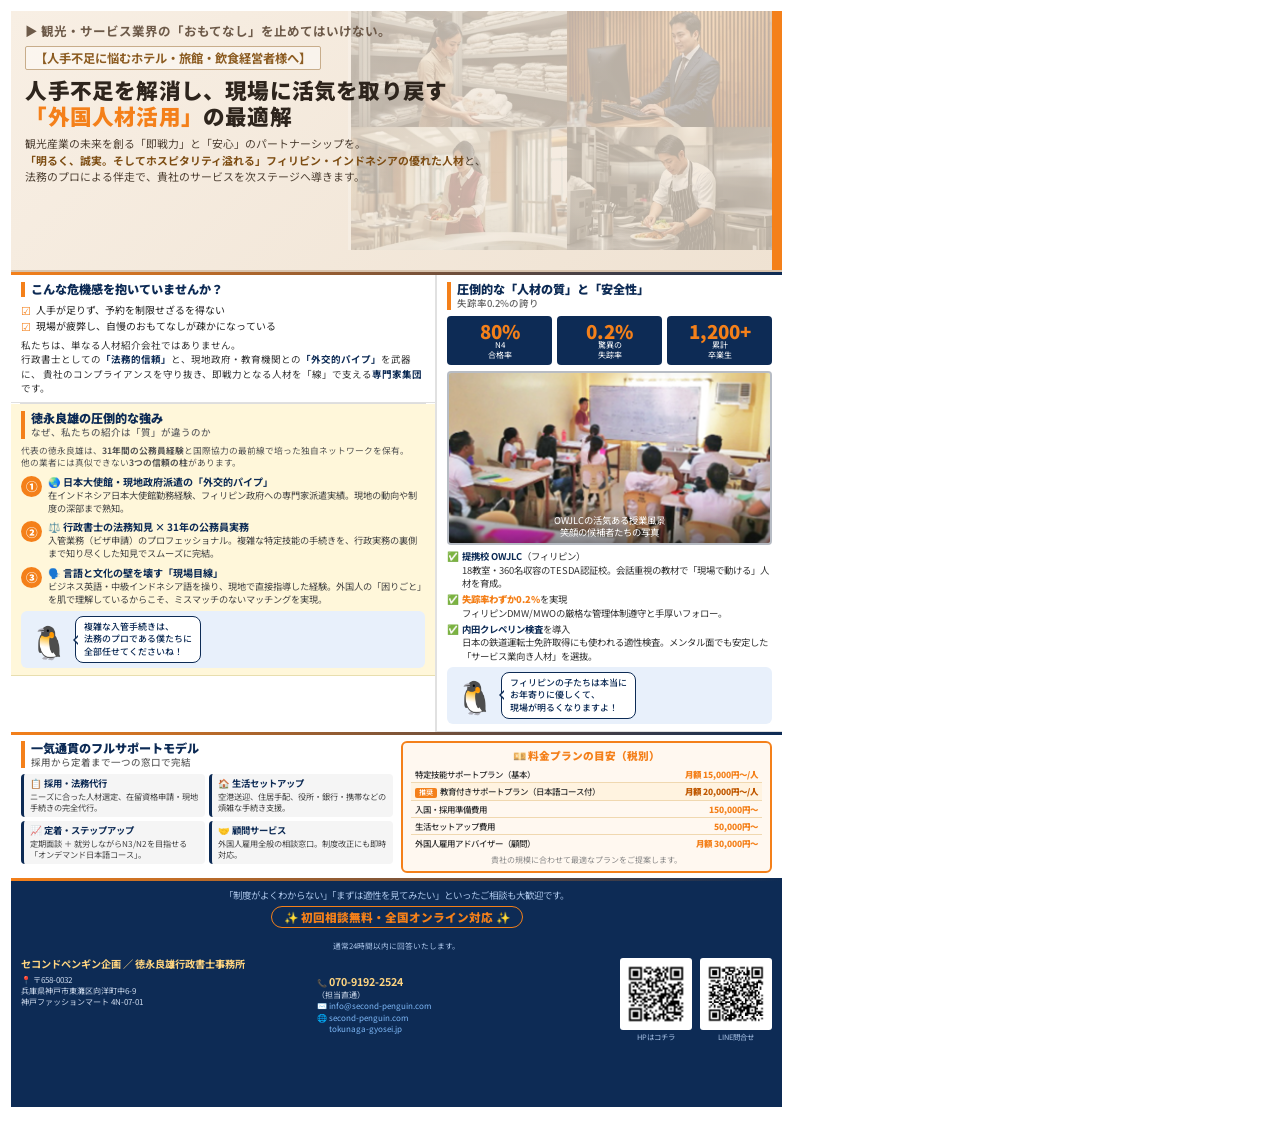
==== index.html @ 062dac3b "Update index.html" ====
<!DOCTYPE html>
<html lang="ja">
<head>
<meta charset="UTF-8" />
<meta name="viewport" content="width=device-width, initial-scale=1.0" />
<title>セコンドペンギン企画 チラシ</title>
<style>
  @import url('https://fonts.googleapis.com/css2?family=Noto+Sans+JP:wght@400;500;700;900&display=swap');

  * {
    margin: 0;
    padding: 0;
    box-sizing: border-box;
    -webkit-print-color-adjust: exact;
    print-color-adjust: exact;
  }

  :root {
    --navy: #0D2B55;
    --orange: #F4801A;
    --yellow: #FFF7DA;
    --light: #f7f7f7;
    --line: #dcdcdc;
    --text: #222;
  }

  html, body {
    width: 210mm;
    height: 297mm;
    margin: 0;
    padding: 0;
    overflow: hidden;
    background: #fff;
    font-family: 'Noto Sans JP', 'Hiragino Kaku Gothic ProN', sans-serif;
    color: var(--text);
  }

  @page {
    size: A4;
    margin: 0;
  }

  .page {
    width: 210mm;
    height: 297mm;
    overflow: hidden;
    position: relative;
    background: #fff;
  }

  .content {
    width: 100%;
    height: 100%;
    padding: 3mm 3mm 2.2mm;
  }

  /* ===== HEADER ===== */
  .header {
    position: relative;
    min-height: 69mm;
    padding: 12px 14px 11px;
    background: linear-gradient(135deg, #f8efe4 0%, #efe2d2 100%);
    border-bottom: 2px solid #d7c3ad;
    overflow: hidden;
  }

  .header::before {
    content: '';
    position: absolute;
    right: 0;
    top: 0;
    width: 10px;
    height: 100%;
    background: var(--orange);
    z-index: 2;
  }

  .header-hotel {
    position: absolute;
    right: -1mm;
    top: -2mm;
    width: 116mm;
    opacity: .23;
    z-index: 0;
    pointer-events: none;
    user-select: none;
    filter: contrast(1.16) saturate(1.04) brightness(1.02);
  }

  .header-hotel img {
    width: 100%;
    height: auto;
    display: block;
  }

  .header-inner {
    position: relative;
    z-index: 1;
    padding-right: 60mm;
  }

  .header-top {
    font-size: 9.4pt;
    line-height: 1.3;
    font-weight: 700;
    color: #6d5a49;
    margin-bottom: 4px;
  }

  .header-sub {
    display: inline-block;
    font-size: 9.2pt;
    font-weight: 700;
    color: #8c5c22;
    border: 1px solid #c8ad8b;
    background: rgba(255,255,255,.4);
    padding: 2px 9px;
    border-radius: 2px;
    margin-bottom: 7px;
  }

  .header-title {
    font-size: 16.2pt;
    font-weight: 900;
    line-height: 1.24;
    color: #2e251d;
    margin-bottom: 5px;
    letter-spacing: .2px;
  }

  .header-title span {
    color: var(--orange);
  }

  .header-desc {
    font-size: 8.15pt;
    line-height: 1.52;
    color: #4e4033;
  }

  .header-desc strong {
    color: #7d4d13;
    font-weight: 700;
  }

  /* ===== DIVIDER ===== */
  .divider {
    height: 3px;
    background: linear-gradient(90deg, var(--orange), var(--navy));
  }

  .divider-thin {
    height: 1px;
    background: #ddd;
    margin: 0 9px;
  }

  /* ===== TWO COLUMN ===== */
  .two-col {
    display: flex;
    align-items: stretch;
  }

  .col-left {
    width: 55%;
  }

  .col-right {
    width: 45%;
    border-left: 2px solid #e1e1e1;
  }

  .section {
    padding: 7px 10px;
  }

  .section-title {
    font-size: 9.1pt;
    font-weight: 900;
    color: var(--navy);
    line-height: 1.22;
    border-left: 4px solid var(--orange);
    padding-left: 6px;
    margin-bottom: 6px;
  }

  .section-title .sub {
    display: block;
    font-size: 7.15pt;
    font-weight: 500;
    color: #666;
    margin-top: 1px;
  }

  /* ===== ISSUES ===== */
  .issues {
    border-bottom: 1px solid #e0e0e0;
  }

  .check-list {
    list-style: none;
    margin-bottom: 5px;
  }

  .check-list li {
    position: relative;
    padding-left: 15px;
    font-size: 7.45pt;
    line-height: 1.42;
    margin-bottom: 2px;
  }

  .check-list li::before {
    content: '☑';
    position: absolute;
    left: 0;
    top: 0;
    color: var(--orange);
    font-size: 8.2pt;
  }

  .issues-body {
    font-size: 7.15pt;
    line-height: 1.5;
    color: #333;
  }

  .issues-body strong {
    color: var(--navy);
    font-weight: 700;
  }

  /* ===== STRENGTHS ===== */
  .strengths {
    background: var(--yellow);
    border-bottom: 1px solid #e8deae;
  }

  .strength-item {
    display: flex;
    gap: 6px;
    margin-bottom: 5px;
    align-items: flex-start;
  }

  .strength-num {
    width: 21px;
    height: 21px;
    flex-shrink: 0;
    border-radius: 50%;
    background: var(--orange);
    color: #fff;
    display: flex;
    align-items: center;
    justify-content: center;
    font-size: 8.7pt;
    font-weight: 900;
    margin-top: 1px;
  }

  .strength-text h4 {
    font-size: 7.55pt;
    line-height: 1.33;
    color: var(--navy);
    font-weight: 700;
    margin-bottom: 1px;
  }

  .strength-text p {
    font-size: 6.9pt;
    line-height: 1.42;
    color: #444;
  }

  .penguin-box {
    display: flex;
    gap: 6px;
    align-items: center;
    background: #e8f0fb;
    border-radius: 6px;
    padding: 5px 8px;
    margin-top: 5px;
  }

  .penguin-icon {
    font-size: 24pt;
    line-height: 1;
    flex-shrink: 0;
  }

  .balloon {
    position: relative;
    background: #fff;
    border: 1.5px solid var(--navy);
    border-radius: 8px;
    padding: 4px 8px;
    color: var(--navy);
    font-size: 6.7pt;
    line-height: 1.38;
    font-weight: 500;
  }

  .balloon::before {
    content: '';
    position: absolute;
    left: -8px;
    top: 50%;
    transform: translateY(-50%);
    border: 5px solid transparent;
    border-right-color: var(--navy);
  }

  .balloon::after {
    content: '';
    position: absolute;
    left: -5.5px;
    top: 50%;
    transform: translateY(-50%);
    border: 4px solid transparent;
    border-right-color: #fff;
  }

  /* ===== QUALITY ===== */
  .quality {
    border-bottom: 1px solid #e0e0e0;
  }

  .stat-row {
    display: flex;
    gap: 5px;
    margin-bottom: 6px;
  }

  .stat-card {
    flex: 1;
    background: var(--navy);
    border-radius: 4px;
    padding: 5px 3px;
    text-align: center;
    color: #fff;
  }

  .stat-card .num {
    font-size: 14pt;
    font-weight: 900;
    line-height: 1.02;
    color: var(--orange);
  }

  .stat-card .label {
    font-size: 6pt;
    line-height: 1.3;
  }

  .photo-placeholder {
    position: relative;
    height: 46mm;
    overflow: hidden;
    border-radius: 4px;
    margin-bottom: 5px;
    border: 2px solid rgba(13,43,85,.18);
    background: #ddd;
  }

  .photo-placeholder img {
    width: 100%;
    height: 100%;
    object-fit: cover;
    display: block;
  }

  .photo-placeholder .overlay-text {
    position: absolute;
    left: 0;
    right: 0;
    bottom: 0;
    padding: 8px 6px 5px;
    font-size: 7pt;
    line-height: 1.3;
    color: #fff;
    text-align: center;
    background: linear-gradient(transparent, rgba(0,0,0,.45));
  }

  .quality-list {
    list-style: none;
  }

  .quality-list li {
    position: relative;
    padding-left: 15px;
    font-size: 7.05pt;
    line-height: 1.42;
    margin-bottom: 3px;
    color: #333;
  }

  .quality-list li::before {
    content: '✅';
    position: absolute;
    left: 0;
    top: 0;
    font-size: 7.2pt;
  }

  .quality-list li strong {
    color: var(--navy);
    font-weight: 700;
  }

  .quality-list li .highlight {
    color: var(--orange);
    font-weight: 900;
  }

  /* ===== SUPPORT / PRICE ===== */
  .support {
    padding-top: 6px;
    padding-bottom: 5px;
  }

  .support-flex {
    display: flex;
    gap: 8px;
    align-items: flex-start;
  }

  .support-left,
  .support-right {
    flex: 1;
  }

  .support-grid {
    display: grid;
    grid-template-columns: 1fr 1fr;
    gap: 4px;
  }

  .support-item {
    background: #f5f5f5;
    border-radius: 4px;
    border-left: 3px solid var(--navy);
    padding: 4px 6px;
  }

  .support-item h5 {
    font-size: 7pt;
    line-height: 1.25;
    font-weight: 700;
    color: var(--navy);
    margin-bottom: 1px;
  }

  .support-item p {
    font-size: 6.15pt;
    line-height: 1.34;
    color: #444;
  }

  .price-box {
    height: 100%;
    border: 2px solid var(--orange);
    border-radius: 6px;
    padding: 6px 8px;
    background: #FFF8F0;
  }

  .price-box h4 {
    font-size: 8pt;
    line-height: 1.25;
    font-weight: 900;
    color: var(--orange);
    text-align: center;
    margin-bottom: 4px;
  }

  .price-table {
    width: 100%;
    border-collapse: collapse;
    font-size: 6.35pt;
  }

  .price-table tr {
    border-bottom: 1px solid #f0d8b0;
  }

  .price-table tr:last-child {
    border-bottom: none;
  }

  .price-table td {
    padding: 2px 4px;
    vertical-align: middle;
  }

  .price-table .plan {
    color: #333;
    font-weight: 500;
  }

  .price-table .price {
    text-align: right;
    color: var(--orange);
    font-weight: 900;
    white-space: nowrap;
  }

  .recommended {
    display: inline-block;
    background: var(--orange);
    color: #fff;
    font-size: 5.4pt;
    line-height: 1;
    padding: 1px 4px;
    border-radius: 2px;
    margin-right: 3px;
    vertical-align: middle;
  }

  .price-note {
    margin-top: 4px;
    font-size: 6pt;
    text-align: center;
    color: #888;
    line-height: 1.25;
  }

  /* ===== FOOTER ===== */
  .footer {
    min-height: 60mm;
    background: var(--navy);
    color: #fff;
    padding: 8px 10px 8px;
  }

  .footer-top {
    text-align: center;
    margin-bottom: 4px;
  }

  .footer-top .catch {
    font-size: 7.1pt;
    line-height: 1.3;
    color: #aac4e8;
    margin-bottom: 2px;
  }

  .footer-top .free {
    display: inline-block;
    font-size: 8.7pt;
    font-weight: 900;
    color: var(--orange);
    border: 1px solid var(--orange);
    padding: 2px 12px;
    border-radius: 20px;
    margin-bottom: 2px;
  }

  .footer-top .note {
    font-size: 5.8pt;
    color: #aac4e8;
  }

  .footer-body {
    display: flex;
    gap: 10px;
    align-items: flex-start;
  }

  .footer-info {
    flex: 1;
  }

  .company {
    font-size: 7.65pt;
    font-weight: 700;
    color: #FFD580;
    margin-bottom: 3px;
    line-height: 1.25;
  }

  .contact-grid {
    display: grid;
    grid-template-columns: 1fr 1fr;
    gap: 2px;
  }

  .contact-item {
    font-size: 6.05pt;
    line-height: 1.42;
    color: #ccd9ec;
  }

  .contact-item .icon {
    color: var(--orange);
  }

  .contact-item a {
    color: #7eb8f7;
    text-decoration: none;
  }

  .qr-area {
    display: flex;
    gap: 8px;
    flex-shrink: 0;
  }

  .qr-block {
    width: 72px;
    text-align: center;
  }

  .qr-box {
    width: 72px;
    height: 72px;
    border-radius: 3px;
    overflow: hidden;
    background: #fff;
    border: 1px solid rgba(255,255,255,.45);
    margin-bottom: 3px;
  }

  .qr-box img {
    width: 100%;
    height: 100%;
    object-fit: cover;
    display: block;
  }

  .qr-label {
    font-size: 5.55pt;
    line-height: 1.15;
    color: #aac4e8;
  }

  @media print {
    html, body {
      width: 210mm;
      height: 297mm;
      margin: 0;
      padding: 0;
      overflow: hidden;
    }
    .page {
      width: 210mm;
      height: 297mm;
    }
  }
</style>
</head>
<body>
  <div class="page">
    <div class="content">

      <div class="header">
        <div class="header-hotel">
          <img src="images/foto_hotel.png" alt="ホテル画像">
        </div>
        <div class="header-inner">
          <div class="header-top">▶ 観光・サービス業界の「おもてなし」を止めてはいけない。</div>
          <div class="header-sub">【人手不足に悩むホテル・旅館・飲食経営者様へ】</div>
          <div class="header-title">人手不足を解消し、現場に活気を取り戻す<br><span>「外国人材活用」</span>の最適解</div>
          <div class="header-desc">
            観光産業の未来を創る「即戦力」と「安心」のパートナーシップを。<br>
            <strong>「明るく、誠実。そしてホスピタリティ溢れる」フィリピン・インドネシアの優れた人材</strong>と、<br>
            法務のプロによる伴走で、貴社のサービスを次ステージへ導きます。
          </div>
        </div>
      </div>

      <div class="divider"></div>

      <div class="two-col">
        <div class="col-left">
          <div class="section issues">
            <div class="section-title">こんな危機感を抱いていませんか？</div>
            <ul class="check-list">
              <li>人手が足りず、予約を制限せざるを得ない</li>
              <li>現場が疲弊し、自慢のおもてなしが疎かになっている</li>
            </ul>
            <p class="issues-body">
              私たちは、単なる人材紹介会社ではありません。<br>
              行政書士としての<strong>「法務的信頼」</strong>と、現地政府・教育機関との<strong>「外交的パイプ」</strong>を武器に、
              貴社のコンプライアンスを守り抜き、即戦力となる人材を「線」で支える<strong>専門家集団</strong>です。
            </p>
          </div>

          <div class="divider-thin"></div>

          <div class="section strengths">
            <div class="section-title">徳永良雄の圧倒的な強み<span class="sub">なぜ、私たちの紹介は「質」が違うのか</span></div>
            <p style="font-size:6.55pt;color:#555;margin-bottom:5px;line-height:1.42;">
              代表の徳永良雄は、<strong>31年間の公務員経験</strong>と国際協力の最前線で培った独自ネットワークを保有。<br>
              他の業者には真似できない<strong>3つの信頼の柱</strong>があります。
            </p>

            <div class="strength-item">
              <div class="strength-num">①</div>
              <div class="strength-text">
                <h4>🌏 日本大使館・現地政府派遣の「外交的パイプ」</h4>
                <p>在インドネシア日本大使館勤務経験、フィリピン政府への専門家派遣実績。現地の動向や制度の深部まで熟知。</p>
              </div>
            </div>

            <div class="strength-item">
              <div class="strength-num">②</div>
              <div class="strength-text">
                <h4>⚖️ 行政書士の法務知見 × 31年の公務員実務</h4>
                <p>入管業務（ビザ申請）のプロフェッショナル。複雑な特定技能の手続きを、行政実務の裏側まで知り尽くした知見でスムーズに完結。</p>
              </div>
            </div>

            <div class="strength-item">
              <div class="strength-num">③</div>
              <div class="strength-text">
                <h4>🗣️ 言語と文化の壁を壊す「現場目線」</h4>
                <p>ビジネス英語・中級インドネシア語を操り、現地で直接指導した経験。外国人の「困りごと」を肌で理解しているからこそ、ミスマッチのないマッチングを実現。</p>
              </div>
            </div>

            <div class="penguin-box">
              <div class="penguin-icon">🐧</div>
              <div class="balloon">複雑な入管手続きは、<br>法務のプロである僕たちに<br>全部任せてくださいね！</div>
            </div>
          </div>
        </div>

        <div class="col-right">
          <div class="section quality">
            <div class="section-title">圧倒的な「人材の質」と「安全性」<span class="sub">失踪率0.2%の誇り</span></div>

            <div class="stat-row">
              <div class="stat-card"><div class="num">80%</div><div class="label">N4<br>合格率</div></div>
              <div class="stat-card"><div class="num">0.2%</div><div class="label">驚異の<br>失踪率</div></div>
              <div class="stat-card"><div class="num">1,200+</div><div class="label">累計<br>卒業生</div></div>
            </div>

            <div class="photo-placeholder">
              <img src="images/授業風景.png" alt="授業風景">
              <div class="overlay-text">OWJLCの活気ある授業風景<br>笑顔の候補者たちの写真</div>
            </div>

            <ul class="quality-list">
              <li><strong>提携校 OWJLC</strong>（フィリピン）<br>18教室・360名収容のTESDA認証校。会話重視の教材で「現場で動ける」人材を育成。</li>
              <li><span class="highlight">失踪率わずか0.2%</span>を実現<br>フィリピンDMW/MWOの厳格な管理体制遵守と手厚いフォロー。</li>
              <li><strong>内田クレペリン検査</strong>を導入<br>日本の鉄道運転士免許取得にも使われる適性検査。メンタル面でも安定した「サービス業向き人材」を選抜。</li>
            </ul>

            <div class="penguin-box" style="margin-top:4px;">
              <div class="penguin-icon">🐧</div>
              <div class="balloon">フィリピンの子たちは本当に<br>お年寄りに優しくて、<br>現場が明るくなりますよ！</div>
            </div>
          </div>
        </div>
      </div>

      <div class="divider"></div>

      <div class="section support">
        <div class="support-flex">
          <div class="support-left">
            <div class="section-title">一気通貫のフルサポートモデル<span class="sub">採用から定着まで一つの窓口で完結</span></div>
            <div class="support-grid">
              <div class="support-item"><h5>📋 採用・法務代行</h5><p>ニーズに合った人材選定、在留資格申請・現地手続きの完全代行。</p></div>
              <div class="support-item"><h5>🏠 生活セットアップ</h5><p>空港送迎、住居手配、役所・銀行・携帯などの煩雑な手続き支援。</p></div>
              <div class="support-item"><h5>📈 定着・ステップアップ</h5><p>定期面談 ＋ 就労しながらN3/N2を目指せる「オンデマンド日本語コース」。</p></div>
              <div class="support-item"><h5>🤝 顧問サービス</h5><p>外国人雇用全般の相談窓口。制度改正にも即時対応。</p></div>
            </div>
          </div>

          <div class="support-right">
            <div class="price-box">
              <h4>💴 料金プランの目安（税別）</h4>
              <table class="price-table">
                <tr><td class="plan">特定技能サポートプラン（基本）</td><td class="price">月額 15,000円〜/人</td></tr>
                <tr style="background:#fff3e0;"><td class="plan"><span class="recommended">推奨</span>教育付きサポートプラン（日本語コース付）</td><td class="price" style="color:#c05800;">月額 20,000円〜/人</td></tr>
                <tr><td class="plan">入国・採用準備費用</td><td class="price">150,000円〜</td></tr>
                <tr><td class="plan">生活セットアップ費用</td><td class="price">50,000円〜</td></tr>
                <tr><td class="plan">外国人雇用アドバイザー（顧問）</td><td class="price">月額 30,000円〜</td></tr>
              </table>
              <p class="price-note">貴社の規模に合わせて最適なプランをご提案します。</p>
            </div>
          </div>
        </div>
      </div>

      <div class="divider"></div>

      <div class="footer">
        <div class="footer-top">
          <p class="catch">「制度がよくわからない」「まずは適性を見てみたい」といったご相談も大歓迎です。</p>
          <div class="free">✨ 初回相談無料・全国オンライン対応 ✨</div><br>
          <span class="note">通常24時間以内に回答いたします。</span>
        </div>

        <div class="footer-body">
          <div class="footer-info">
            <div class="company">セコンドペンギン企画 ／ 徳永良雄行政書士事務所</div>
            <div class="contact-grid">
              <div class="contact-item">
                <span class="icon">📍</span> 〒658-0032<br>
                兵庫県神戸市東灘区向洋町中6-9<br>
                神戸ファッションマート 4N-07-01
              </div>
              <div class="contact-item">
                <span class="icon">📞</span> <strong style="color:#FFD580;font-size:8pt;">070-9192-2524</strong><br>
                （担当直通）<br>
                <span class="icon">✉️</span> <a href="mailto:info@second-penguin.com">info@second-penguin.com</a><br>
                <span class="icon">🌐</span> <a href="https://second-penguin.com">second-penguin.com</a><br>
                <span style="margin-left:12px;"><a href="https://tokunaga-gyosei.jp">tokunaga-gyosei.jp</a></span>
              </div>
            </div>
          </div>

          <div class="qr-area">
            <div class="qr-block">
              <div class="qr-box"><img src="images/QR_second_penguin.png" alt="HPはコチラ"></div>
              <div class="qr-label">HPはコチラ</div>
            </div>
            <div class="qr-block">
              <div class="qr-box"><img src="images/QR_LINE.png" alt="LINE問合せ"></div>
              <div class="qr-label">LINE問合せ</div>
            </div>
          </div>
        </div>
      </div>

    </div>
  </div>
</body>
</html>
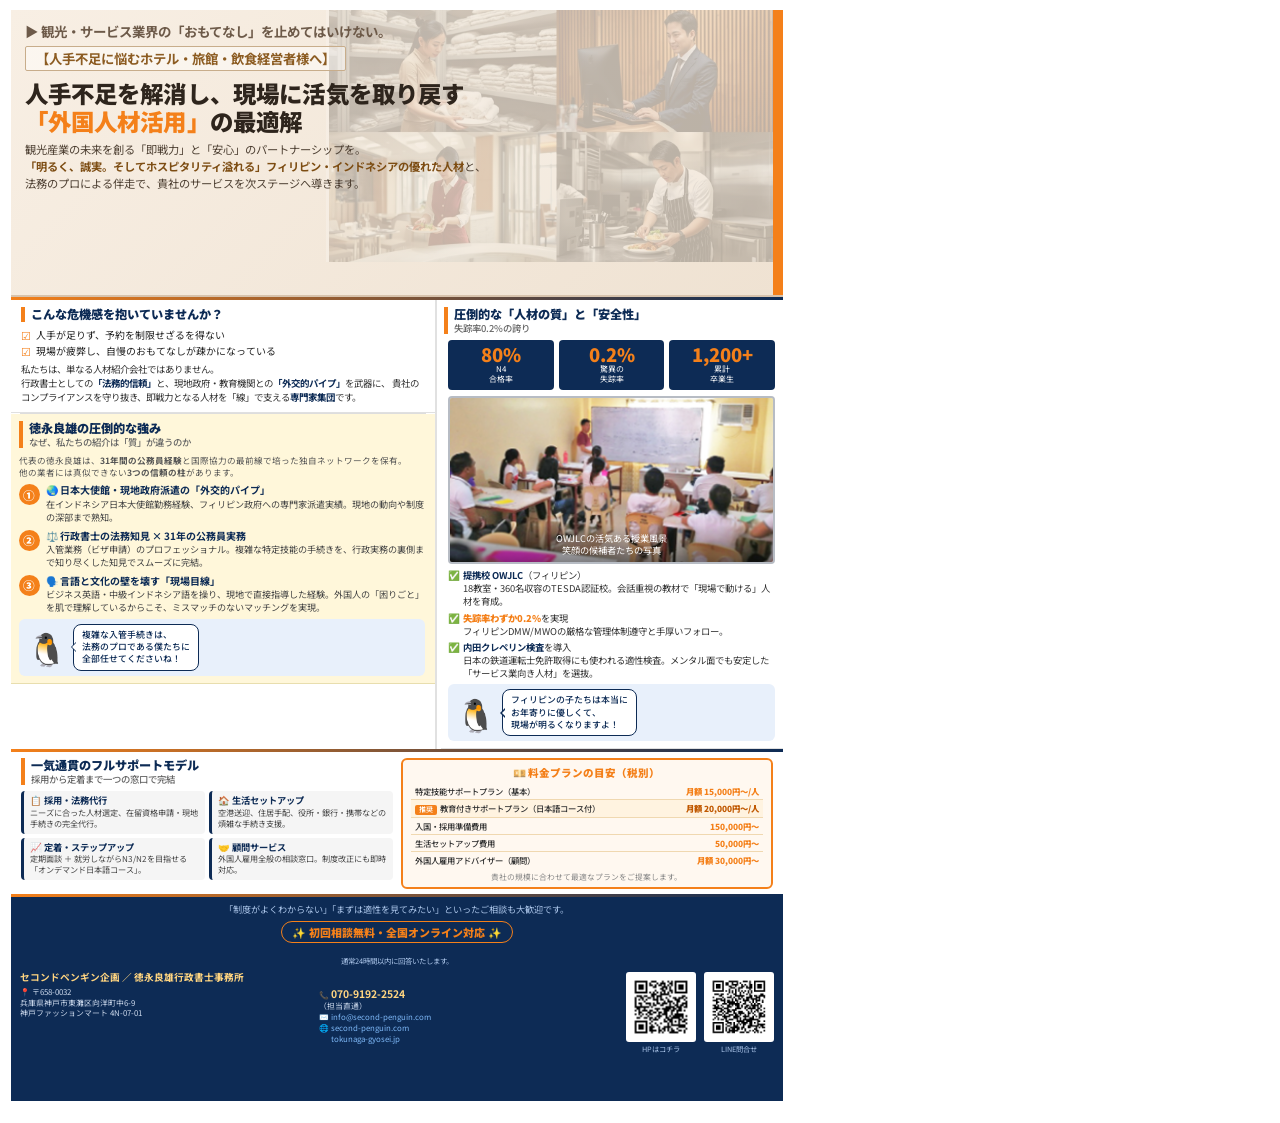
==== commit 22bf3ece: "Update index.html" ====
--- a/index.html
+++ b/index.html
@@ -19,8 +19,6 @@
     --navy: #0D2B55;
     --orange: #F4801A;
     --yellow: #FFF7DA;
-    --light: #f7f7f7;
-    --line: #dcdcdc;
     --text: #222;
   }
 
@@ -44,21 +42,20 @@
     width: 210mm;
     height: 297mm;
     overflow: hidden;
-    position: relative;
     background: #fff;
   }
 
   .content {
     width: 100%;
     height: 100%;
-    padding: 3mm 3mm 2.2mm;
+    padding: 2.6mm 2.8mm 2mm;
   }
 
   /* ===== HEADER ===== */
   .header {
     position: relative;
-    min-height: 69mm;
-    padding: 12px 14px 11px;
+    min-height: 76mm;
+    padding: 13px 14px 12px;
     background: linear-gradient(135deg, #f8efe4 0%, #efe2d2 100%);
     border-bottom: 2px solid #d7c3ad;
     overflow: hidden;
@@ -79,12 +76,12 @@
     position: absolute;
     right: -1mm;
     top: -2mm;
-    width: 116mm;
-    opacity: .23;
+    width: 122mm;
+    opacity: .22;
     z-index: 0;
     pointer-events: none;
     user-select: none;
-    filter: contrast(1.16) saturate(1.04) brightness(1.02);
+    filter: contrast(1.16) saturate(1.03) brightness(1.02);
   }
 
   .header-hotel img {
@@ -96,36 +93,36 @@
   .header-inner {
     position: relative;
     z-index: 1;
-    padding-right: 60mm;
+    padding-right: 62mm;
   }
 
   .header-top {
-    font-size: 9.4pt;
-    line-height: 1.3;
+    font-size: 10.1pt;
+    line-height: 1.28;
     font-weight: 700;
     color: #6d5a49;
-    margin-bottom: 4px;
+    margin-bottom: 5px;
   }
 
   .header-sub {
     display: inline-block;
-    font-size: 9.2pt;
+    font-size: 10pt;
     font-weight: 700;
     color: #8c5c22;
     border: 1px solid #c8ad8b;
-    background: rgba(255,255,255,.4);
-    padding: 2px 9px;
+    background: rgba(255,255,255,.45);
+    padding: 2px 10px;
     border-radius: 2px;
-    margin-bottom: 7px;
+    margin-bottom: 8px;
   }
 
   .header-title {
-    font-size: 16.2pt;
+    font-size: 17.6pt;
     font-weight: 900;
-    line-height: 1.24;
+    line-height: 1.2;
     color: #2e251d;
-    margin-bottom: 5px;
-    letter-spacing: .2px;
+    margin-bottom: 6px;
+    letter-spacing: .15px;
   }
 
   .header-title span {
@@ -133,8 +130,8 @@
   }
 
   .header-desc {
-    font-size: 8.15pt;
-    line-height: 1.52;
+    font-size: 8.45pt;
+    line-height: 1.48;
     color: #4e4033;
   }
 
@@ -168,6 +165,7 @@
   .col-right {
     width: 45%;
     border-left: 2px solid #e1e1e1;
+    padding-left: 1mm;
   }
 
   .section {
@@ -175,7 +173,7 @@
   }
 
   .section-title {
-    font-size: 9.1pt;
+    font-size: 9.15pt;
     font-weight: 900;
     color: var(--navy);
     line-height: 1.22;
@@ -186,7 +184,7 @@
 
   .section-title .sub {
     display: block;
-    font-size: 7.15pt;
+    font-size: 7.05pt;
     font-weight: 500;
     color: #666;
     margin-top: 1px;
@@ -220,8 +218,8 @@
   }
 
   .issues-body {
-    font-size: 7.15pt;
-    line-height: 1.5;
+    font-size: 7.1pt;
+    line-height: 1.47;
     color: #333;
   }
 
@@ -234,6 +232,7 @@
   .strengths {
     background: var(--yellow);
     border-bottom: 1px solid #e8deae;
+    padding-left: 8px;
   }
 
   .strength-item {
@@ -259,7 +258,7 @@
   }
 
   .strength-text h4 {
-    font-size: 7.55pt;
+    font-size: 7.5pt;
     line-height: 1.33;
     color: var(--navy);
     font-weight: 700;
@@ -267,7 +266,7 @@
   }
 
   .strength-text p {
-    font-size: 6.9pt;
+    font-size: 6.85pt;
     line-height: 1.42;
     color: #444;
   }
@@ -295,7 +294,7 @@
     border-radius: 8px;
     padding: 4px 8px;
     color: var(--navy);
-    font-size: 6.7pt;
+    font-size: 6.65pt;
     line-height: 1.38;
     font-weight: 500;
   }
@@ -320,9 +319,15 @@
     border-right-color: #fff;
   }
 
-  /* ===== QUALITY ===== */
+  /* 右カラムを少し左寄せに見せる */
   .quality {
     border-bottom: 1px solid #e0e0e0;
+    padding-left: 7px;
+    padding-right: 8px;
+  }
+
+  .quality .section-title {
+    margin-left: -1mm;
   }
 
   .stat-row {
@@ -341,20 +346,20 @@
   }
 
   .stat-card .num {
-    font-size: 14pt;
+    font-size: 13.8pt;
     font-weight: 900;
     line-height: 1.02;
     color: var(--orange);
   }
 
   .stat-card .label {
-    font-size: 6pt;
+    font-size: 5.95pt;
     line-height: 1.3;
   }
 
   .photo-placeholder {
     position: relative;
-    height: 46mm;
+    height: 44.5mm;
     overflow: hidden;
     border-radius: 4px;
     margin-bottom: 5px;
@@ -375,7 +380,7 @@
     right: 0;
     bottom: 0;
     padding: 8px 6px 5px;
-    font-size: 7pt;
+    font-size: 6.9pt;
     line-height: 1.3;
     color: #fff;
     text-align: center;
@@ -389,8 +394,8 @@
   .quality-list li {
     position: relative;
     padding-left: 15px;
-    font-size: 7.05pt;
-    line-height: 1.42;
+    font-size: 7.02pt;
+    line-height: 1.41;
     margin-bottom: 3px;
     color: #333;
   }
@@ -413,6 +418,10 @@
     font-weight: 900;
   }
 
+  .quality .penguin-box {
+    margin-top: 4px;
+  }
+
   /* ===== SUPPORT / PRICE ===== */
   .support {
     padding-top: 6px;
@@ -444,7 +453,7 @@
   }
 
   .support-item h5 {
-    font-size: 7pt;
+    font-size: 6.95pt;
     line-height: 1.25;
     font-weight: 700;
     color: var(--navy);
@@ -452,8 +461,8 @@
   }
 
   .support-item p {
-    font-size: 6.15pt;
-    line-height: 1.34;
+    font-size: 6.1pt;
+    line-height: 1.33;
     color: #444;
   }
 
@@ -466,7 +475,7 @@
   }
 
   .price-box h4 {
-    font-size: 8pt;
+    font-size: 7.9pt;
     line-height: 1.25;
     font-weight: 900;
     color: var(--orange);
@@ -477,7 +486,7 @@
   .price-table {
     width: 100%;
     border-collapse: collapse;
-    font-size: 6.35pt;
+    font-size: 6.25pt;
   }
 
   .price-table tr {
@@ -509,7 +518,7 @@
     display: inline-block;
     background: var(--orange);
     color: #fff;
-    font-size: 5.4pt;
+    font-size: 5.3pt;
     line-height: 1;
     padding: 1px 4px;
     border-radius: 2px;
@@ -519,7 +528,7 @@
 
   .price-note {
     margin-top: 4px;
-    font-size: 6pt;
+    font-size: 5.85pt;
     text-align: center;
     color: #888;
     line-height: 1.25;
@@ -527,43 +536,43 @@
 
   /* ===== FOOTER ===== */
   .footer {
-    min-height: 60mm;
+    min-height: 54mm;
     background: var(--navy);
     color: #fff;
-    padding: 8px 10px 8px;
+    padding: 7px 9px 6px;
   }
 
   .footer-top {
     text-align: center;
-    margin-bottom: 4px;
+    margin-bottom: 3px;
   }
 
   .footer-top .catch {
-    font-size: 7.1pt;
-    line-height: 1.3;
+    font-size: 6.85pt;
+    line-height: 1.28;
     color: #aac4e8;
     margin-bottom: 2px;
   }
 
   .footer-top .free {
     display: inline-block;
-    font-size: 8.7pt;
+    font-size: 8.2pt;
     font-weight: 900;
     color: var(--orange);
     border: 1px solid var(--orange);
-    padding: 2px 12px;
+    padding: 2px 10px;
     border-radius: 20px;
     margin-bottom: 2px;
   }
 
   .footer-top .note {
-    font-size: 5.8pt;
+    font-size: 5.6pt;
     color: #aac4e8;
   }
 
   .footer-body {
     display: flex;
-    gap: 10px;
+    gap: 9px;
     align-items: flex-start;
   }
 
@@ -572,11 +581,11 @@
   }
 
   .company {
-    font-size: 7.65pt;
+    font-size: 7.25pt;
     font-weight: 700;
     color: #FFD580;
     margin-bottom: 3px;
-    line-height: 1.25;
+    line-height: 1.22;
   }
 
   .contact-grid {
@@ -586,8 +595,8 @@
   }
 
   .contact-item {
-    font-size: 6.05pt;
-    line-height: 1.42;
+    font-size: 5.9pt;
+    line-height: 1.38;
     color: #ccd9ec;
   }
 
@@ -607,13 +616,13 @@
   }
 
   .qr-block {
-    width: 72px;
+    width: 70px;
     text-align: center;
   }
 
   .qr-box {
-    width: 72px;
-    height: 72px;
+    width: 70px;
+    height: 70px;
     border-radius: 3px;
     overflow: hidden;
     background: #fff;
@@ -629,7 +638,7 @@
   }
 
   .qr-label {
-    font-size: 5.55pt;
+    font-size: 5.45pt;
     line-height: 1.15;
     color: #aac4e8;
   }
@@ -690,7 +699,7 @@
 
           <div class="section strengths">
             <div class="section-title">徳永良雄の圧倒的な強み<span class="sub">なぜ、私たちの紹介は「質」が違うのか</span></div>
-            <p style="font-size:6.55pt;color:#555;margin-bottom:5px;line-height:1.42;">
+            <p style="font-size:6.45pt;color:#555;margin-bottom:5px;line-height:1.4;">
               代表の徳永良雄は、<strong>31年間の公務員経験</strong>と国際協力の最前線で培った独自ネットワークを保有。<br>
               他の業者には真似できない<strong>3つの信頼の柱</strong>があります。
             </p>
@@ -804,7 +813,7 @@
                 神戸ファッションマート 4N-07-01
               </div>
               <div class="contact-item">
-                <span class="icon">📞</span> <strong style="color:#FFD580;font-size:8pt;">070-9192-2524</strong><br>
+                <span class="icon">📞</span> <strong style="color:#FFD580;font-size:7.8pt;">070-9192-2524</strong><br>
                 （担当直通）<br>
                 <span class="icon">✉️</span> <a href="mailto:info@second-penguin.com">info@second-penguin.com</a><br>
                 <span class="icon">🌐</span> <a href="https://second-penguin.com">second-penguin.com</a><br>
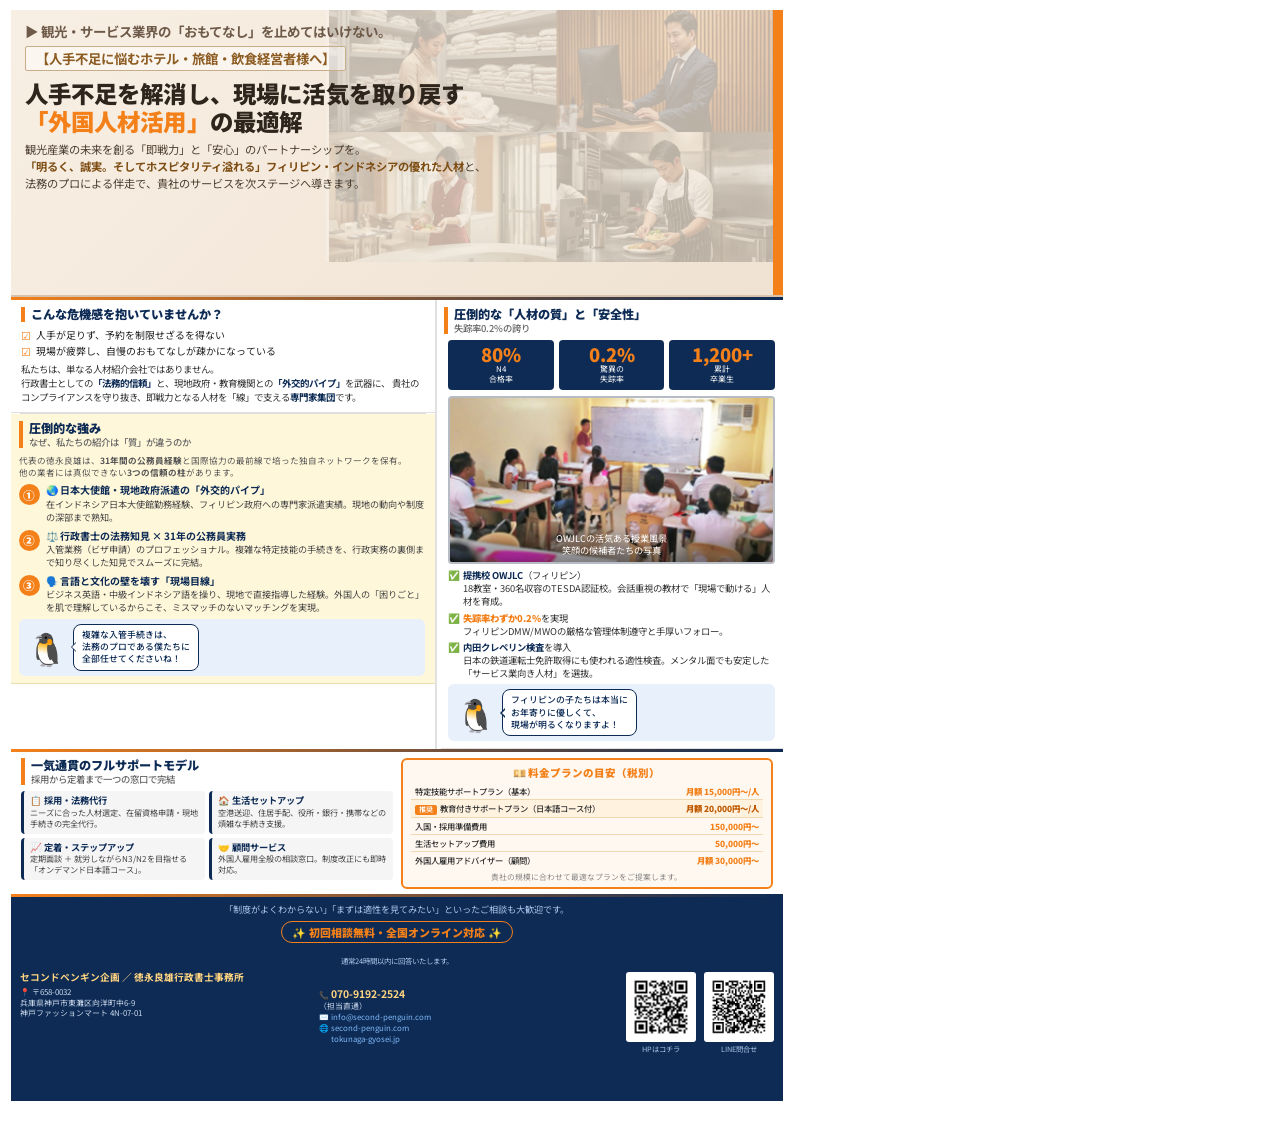
==== commit 62aeccdb: "Update index.html" ====
--- a/index.html
+++ b/index.html
@@ -698,7 +698,7 @@
           <div class="divider-thin"></div>
 
           <div class="section strengths">
-            <div class="section-title">徳永良雄の圧倒的な強み<span class="sub">なぜ、私たちの紹介は「質」が違うのか</span></div>
+            <div class="section-title">圧倒的な強み<span class="sub">なぜ、私たちの紹介は「質」が違うのか</span></div>
             <p style="font-size:6.45pt;color:#555;margin-bottom:5px;line-height:1.4;">
               代表の徳永良雄は、<strong>31年間の公務員経験</strong>と国際協力の最前線で培った独自ネットワークを保有。<br>
               他の業者には真似できない<strong>3つの信頼の柱</strong>があります。
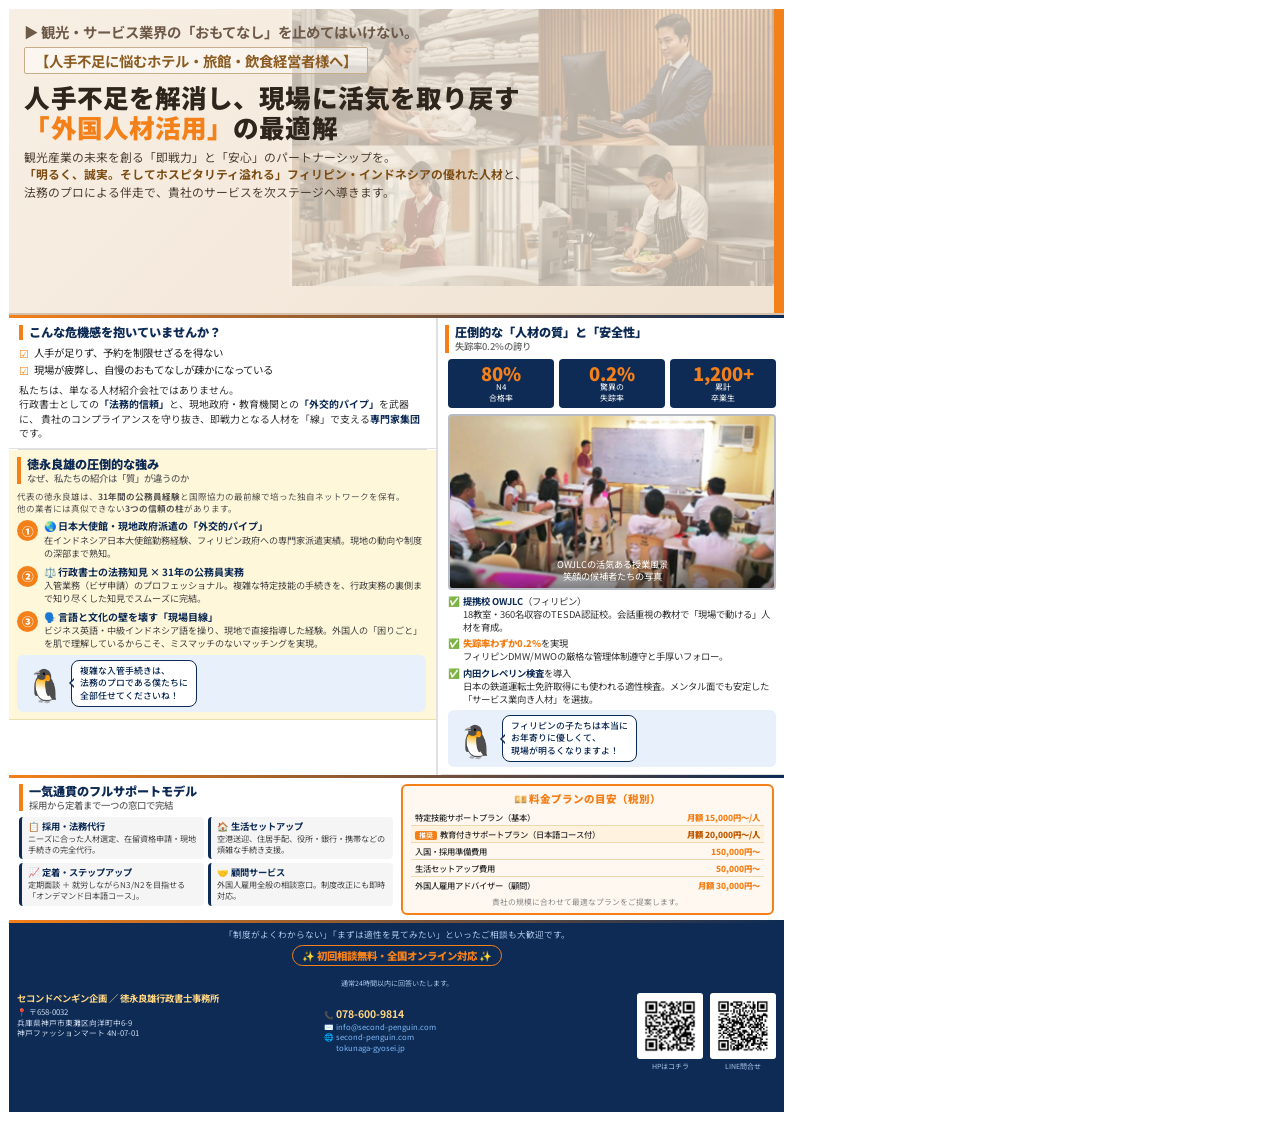
==== commit 61125e0d: "Update index.html" ====
--- a/index.html
+++ b/index.html
@@ -48,14 +48,14 @@
   .content {
     width: 100%;
     height: 100%;
-    padding: 2.6mm 2.8mm 2mm;
+    padding: 2.4mm 2.5mm 1.8mm;
   }
 
   /* ===== HEADER ===== */
   .header {
     position: relative;
-    min-height: 76mm;
-    padding: 13px 14px 12px;
+    min-height: 81mm;
+    padding: 14px 15px 12px;
     background: linear-gradient(135deg, #f8efe4 0%, #efe2d2 100%);
     border-bottom: 2px solid #d7c3ad;
     overflow: hidden;
@@ -75,9 +75,9 @@
   .header-hotel {
     position: absolute;
     right: -1mm;
-    top: -2mm;
-    width: 122mm;
-    opacity: .22;
+    top: -1mm;
+    width: 132mm;
+    opacity: .23;
     z-index: 0;
     pointer-events: none;
     user-select: none;
@@ -93,11 +93,11 @@
   .header-inner {
     position: relative;
     z-index: 1;
-    padding-right: 62mm;
+    padding-right: 56mm;
   }
 
   .header-top {
-    font-size: 10.1pt;
+    font-size: 10.8pt;
     line-height: 1.28;
     font-weight: 700;
     color: #6d5a49;
@@ -106,7 +106,7 @@
 
   .header-sub {
     display: inline-block;
-    font-size: 10pt;
+    font-size: 10.8pt;
     font-weight: 700;
     color: #8c5c22;
     border: 1px solid #c8ad8b;
@@ -117,12 +117,12 @@
   }
 
   .header-title {
-    font-size: 17.6pt;
+    font-size: 19.2pt;
     font-weight: 900;
-    line-height: 1.2;
+    line-height: 1.18;
     color: #2e251d;
     margin-bottom: 6px;
-    letter-spacing: .15px;
+    letter-spacing: .1px;
   }
 
   .header-title span {
@@ -130,7 +130,7 @@
   }
 
   .header-desc {
-    font-size: 8.45pt;
+    font-size: 8.85pt;
     line-height: 1.48;
     color: #4e4033;
   }
@@ -190,7 +190,6 @@
     margin-top: 1px;
   }
 
-  /* ===== ISSUES ===== */
   .issues {
     border-bottom: 1px solid #e0e0e0;
   }
@@ -203,7 +202,7 @@
   .check-list li {
     position: relative;
     padding-left: 15px;
-    font-size: 7.45pt;
+    font-size: 7.8pt;
     line-height: 1.42;
     margin-bottom: 2px;
   }
@@ -218,7 +217,7 @@
   }
 
   .issues-body {
-    font-size: 7.1pt;
+    font-size: 7.45pt;
     line-height: 1.47;
     color: #333;
   }
@@ -228,7 +227,6 @@
     font-weight: 700;
   }
 
-  /* ===== STRENGTHS ===== */
   .strengths {
     background: var(--yellow);
     border-bottom: 1px solid #e8deae;
@@ -319,7 +317,6 @@
     border-right-color: #fff;
   }
 
-  /* 右カラムを少し左寄せに見せる */
   .quality {
     border-bottom: 1px solid #e0e0e0;
     padding-left: 7px;
@@ -359,7 +356,7 @@
 
   .photo-placeholder {
     position: relative;
-    height: 44.5mm;
+    height: 46.5mm;
     overflow: hidden;
     border-radius: 4px;
     margin-bottom: 5px;
@@ -418,11 +415,6 @@
     font-weight: 900;
   }
 
-  .quality .penguin-box {
-    margin-top: 4px;
-  }
-
-  /* ===== SUPPORT / PRICE ===== */
   .support {
     padding-top: 6px;
     padding-bottom: 5px;
@@ -536,43 +528,43 @@
 
   /* ===== FOOTER ===== */
   .footer {
-    min-height: 54mm;
+    min-height: 50mm;
     background: var(--navy);
     color: #fff;
-    padding: 7px 9px 6px;
+    padding: 6px 8px 5px;
   }
 
   .footer-top {
     text-align: center;
-    margin-bottom: 3px;
+    margin-bottom: 2px;
   }
 
   .footer-top .catch {
-    font-size: 6.85pt;
-    line-height: 1.28;
+    font-size: 6.55pt;
+    line-height: 1.26;
     color: #aac4e8;
-    margin-bottom: 2px;
+    margin-bottom: 1px;
   }
 
   .footer-top .free {
     display: inline-block;
-    font-size: 8.2pt;
+    font-size: 7.8pt;
     font-weight: 900;
     color: var(--orange);
     border: 1px solid var(--orange);
-    padding: 2px 10px;
+    padding: 2px 9px;
     border-radius: 20px;
-    margin-bottom: 2px;
+    margin-bottom: 1px;
   }
 
   .footer-top .note {
-    font-size: 5.6pt;
+    font-size: 5.3pt;
     color: #aac4e8;
   }
 
   .footer-body {
     display: flex;
-    gap: 9px;
+    gap: 8px;
     align-items: flex-start;
   }
 
@@ -581,7 +573,7 @@
   }
 
   .company {
-    font-size: 7.25pt;
+    font-size: 7pt;
     font-weight: 700;
     color: #FFD580;
     margin-bottom: 3px;
@@ -595,8 +587,8 @@
   }
 
   .contact-item {
-    font-size: 5.9pt;
-    line-height: 1.38;
+    font-size: 5.8pt;
+    line-height: 1.36;
     color: #ccd9ec;
   }
 
@@ -611,18 +603,18 @@
 
   .qr-area {
     display: flex;
-    gap: 8px;
+    gap: 7px;
     flex-shrink: 0;
   }
 
   .qr-block {
-    width: 70px;
+    width: 66px;
     text-align: center;
   }
 
   .qr-box {
-    width: 70px;
-    height: 70px;
+    width: 66px;
+    height: 66px;
     border-radius: 3px;
     overflow: hidden;
     background: #fff;
@@ -638,7 +630,7 @@
   }
 
   .qr-label {
-    font-size: 5.45pt;
+    font-size: 5.25pt;
     line-height: 1.15;
     color: #aac4e8;
   }
@@ -698,7 +690,7 @@
           <div class="divider-thin"></div>
 
           <div class="section strengths">
-            <div class="section-title">圧倒的な強み<span class="sub">なぜ、私たちの紹介は「質」が違うのか</span></div>
+            <div class="section-title">徳永良雄の圧倒的な強み<span class="sub">なぜ、私たちの紹介は「質」が違うのか</span></div>
             <p style="font-size:6.45pt;color:#555;margin-bottom:5px;line-height:1.4;">
               代表の徳永良雄は、<strong>31年間の公務員経験</strong>と国際協力の最前線で培った独自ネットワークを保有。<br>
               他の業者には真似できない<strong>3つの信頼の柱</strong>があります。
@@ -813,8 +805,8 @@
                 神戸ファッションマート 4N-07-01
               </div>
               <div class="contact-item">
-                <span class="icon">📞</span> <strong style="color:#FFD580;font-size:7.8pt;">070-9192-2524</strong><br>
-                （担当直通）<br>
+                <span class="icon">📞</span> <strong style="color:#FFD580;font-size:7.8pt;">078-600-9814</strong><br>
+              
                 <span class="icon">✉️</span> <a href="mailto:info@second-penguin.com">info@second-penguin.com</a><br>
                 <span class="icon">🌐</span> <a href="https://second-penguin.com">second-penguin.com</a><br>
                 <span style="margin-left:12px;"><a href="https://tokunaga-gyosei.jp">tokunaga-gyosei.jp</a></span>
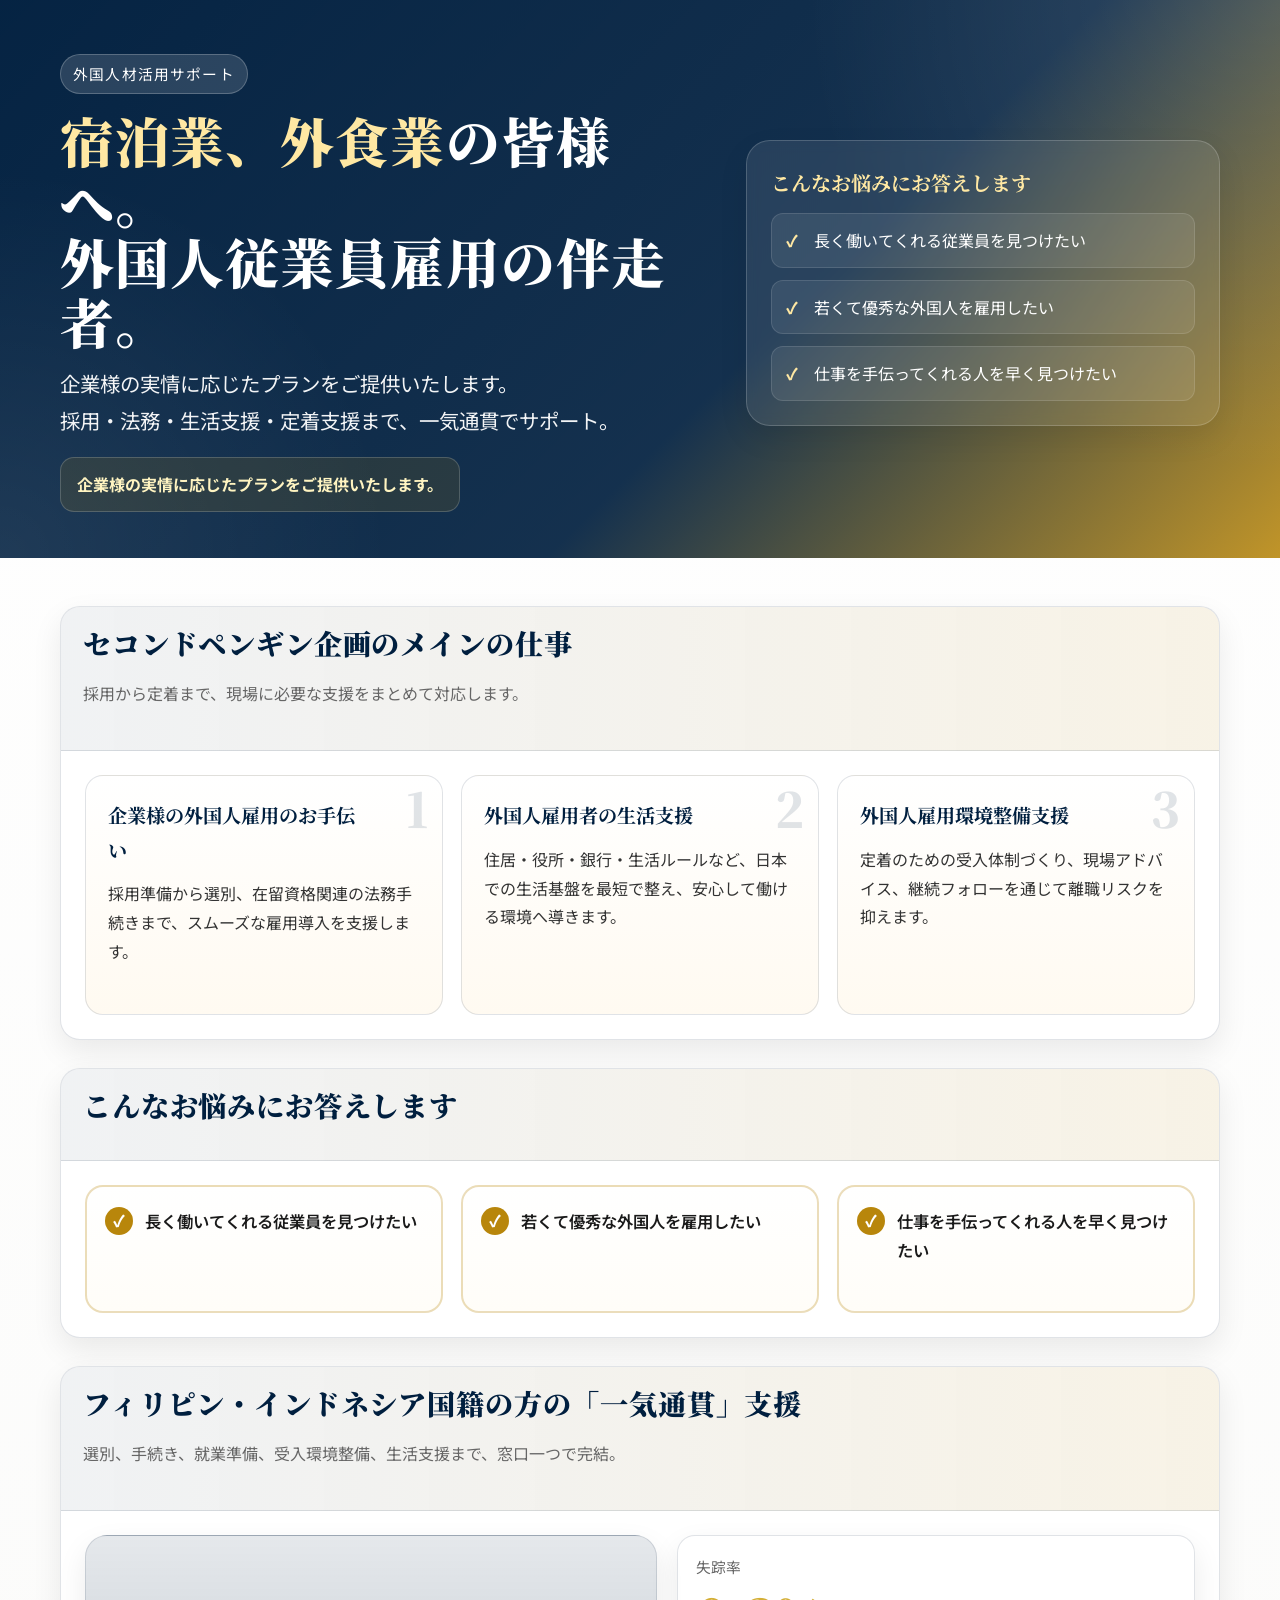
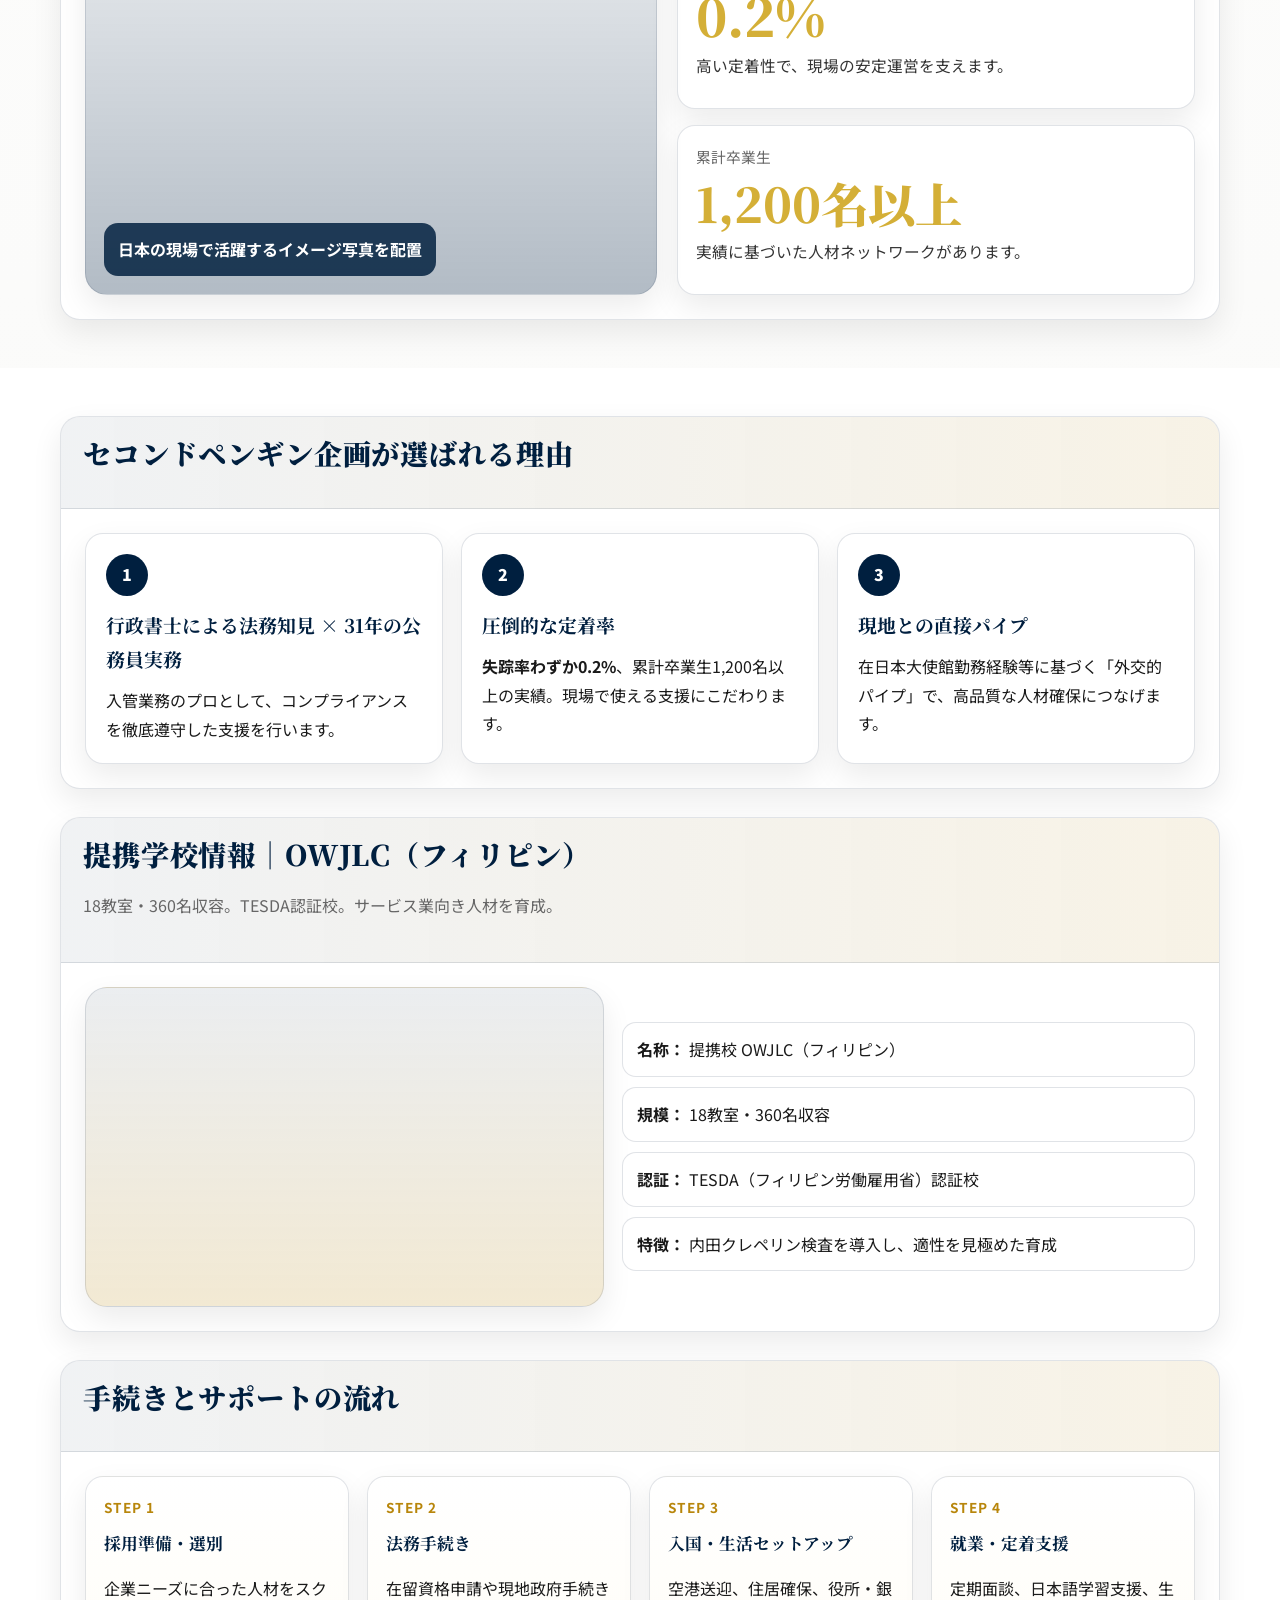
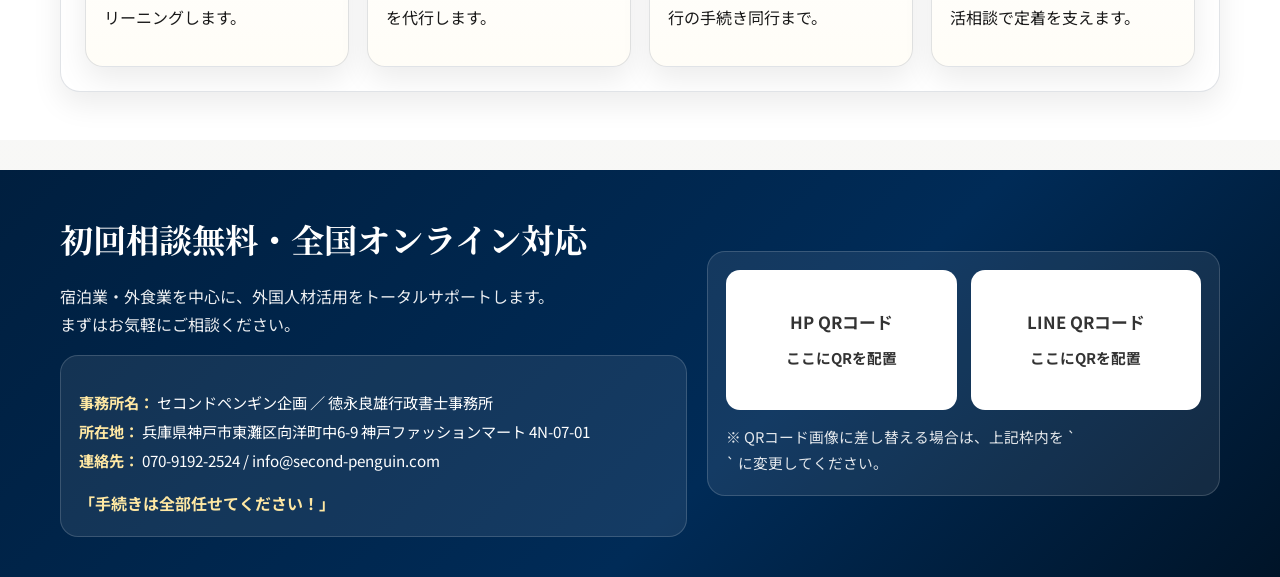
==== commit b8142329: "Update print statement from 'Hello' to 'Goodbye'" ====
--- a/index.html
+++ b/index.html
@@ -1,833 +1,862 @@
 <!DOCTYPE html>
 <html lang="ja">
 <head>
-<meta charset="UTF-8" />
-<meta name="viewport" content="width=device-width, initial-scale=1.0" />
-<title>セコンドペンギン企画 チラシ</title>
-<style>
-  @import url('https://fonts.googleapis.com/css2?family=Noto+Sans+JP:wght@400;500;700;900&display=swap');
-
-  * {
-    margin: 0;
-    padding: 0;
-    box-sizing: border-box;
-    -webkit-print-color-adjust: exact;
-    print-color-adjust: exact;
-  }
-
-  :root {
-    --navy: #0D2B55;
-    --orange: #F4801A;
-    --yellow: #FFF7DA;
-    --text: #222;
-  }
-
-  html, body {
-    width: 210mm;
-    height: 297mm;
-    margin: 0;
-    padding: 0;
-    overflow: hidden;
-    background: #fff;
-    font-family: 'Noto Sans JP', 'Hiragino Kaku Gothic ProN', sans-serif;
-    color: var(--text);
-  }
-
-  @page {
-    size: A4;
-    margin: 0;
-  }
-
-  .page {
-    width: 210mm;
-    height: 297mm;
-    overflow: hidden;
-    background: #fff;
-  }
-
-  .content {
-    width: 100%;
-    height: 100%;
-    padding: 2.4mm 2.5mm 1.8mm;
-  }
-
-  /* ===== HEADER ===== */
-  .header {
-    position: relative;
-    min-height: 81mm;
-    padding: 14px 15px 12px;
-    background: linear-gradient(135deg, #f8efe4 0%, #efe2d2 100%);
-    border-bottom: 2px solid #d7c3ad;
-    overflow: hidden;
-  }
-
-  .header::before {
-    content: '';
-    position: absolute;
-    right: 0;
-    top: 0;
-    width: 10px;
-    height: 100%;
-    background: var(--orange);
-    z-index: 2;
-  }
-
-  .header-hotel {
-    position: absolute;
-    right: -1mm;
-    top: -1mm;
-    width: 132mm;
-    opacity: .23;
-    z-index: 0;
-    pointer-events: none;
-    user-select: none;
-    filter: contrast(1.16) saturate(1.03) brightness(1.02);
-  }
-
-  .header-hotel img {
-    width: 100%;
-    height: auto;
-    display: block;
-  }
-
-  .header-inner {
-    position: relative;
-    z-index: 1;
-    padding-right: 56mm;
-  }
-
-  .header-top {
-    font-size: 10.8pt;
-    line-height: 1.28;
-    font-weight: 700;
-    color: #6d5a49;
-    margin-bottom: 5px;
-  }
-
-  .header-sub {
-    display: inline-block;
-    font-size: 10.8pt;
-    font-weight: 700;
-    color: #8c5c22;
-    border: 1px solid #c8ad8b;
-    background: rgba(255,255,255,.45);
-    padding: 2px 10px;
-    border-radius: 2px;
-    margin-bottom: 8px;
-  }
-
-  .header-title {
-    font-size: 19.2pt;
-    font-weight: 900;
-    line-height: 1.18;
-    color: #2e251d;
-    margin-bottom: 6px;
-    letter-spacing: .1px;
-  }
-
-  .header-title span {
-    color: var(--orange);
-  }
-
-  .header-desc {
-    font-size: 8.85pt;
-    line-height: 1.48;
-    color: #4e4033;
-  }
-
-  .header-desc strong {
-    color: #7d4d13;
-    font-weight: 700;
-  }
-
-  /* ===== DIVIDER ===== */
-  .divider {
-    height: 3px;
-    background: linear-gradient(90deg, var(--orange), var(--navy));
-  }
-
-  .divider-thin {
-    height: 1px;
-    background: #ddd;
-    margin: 0 9px;
-  }
-
-  /* ===== TWO COLUMN ===== */
-  .two-col {
-    display: flex;
-    align-items: stretch;
-  }
-
-  .col-left {
-    width: 55%;
-  }
-
-  .col-right {
-    width: 45%;
-    border-left: 2px solid #e1e1e1;
-    padding-left: 1mm;
-  }
-
-  .section {
-    padding: 7px 10px;
-  }
-
-  .section-title {
-    font-size: 9.15pt;
-    font-weight: 900;
-    color: var(--navy);
-    line-height: 1.22;
-    border-left: 4px solid var(--orange);
-    padding-left: 6px;
-    margin-bottom: 6px;
-  }
-
-  .section-title .sub {
-    display: block;
-    font-size: 7.05pt;
-    font-weight: 500;
-    color: #666;
-    margin-top: 1px;
-  }
-
-  .issues {
-    border-bottom: 1px solid #e0e0e0;
-  }
-
-  .check-list {
-    list-style: none;
-    margin-bottom: 5px;
-  }
-
-  .check-list li {
-    position: relative;
-    padding-left: 15px;
-    font-size: 7.8pt;
-    line-height: 1.42;
-    margin-bottom: 2px;
-  }
-
-  .check-list li::before {
-    content: '☑';
-    position: absolute;
-    left: 0;
-    top: 0;
-    color: var(--orange);
-    font-size: 8.2pt;
-  }
-
-  .issues-body {
-    font-size: 7.45pt;
-    line-height: 1.47;
-    color: #333;
-  }
-
-  .issues-body strong {
-    color: var(--navy);
-    font-weight: 700;
-  }
-
-  .strengths {
-    background: var(--yellow);
-    border-bottom: 1px solid #e8deae;
-    padding-left: 8px;
-  }
-
-  .strength-item {
-    display: flex;
-    gap: 6px;
-    margin-bottom: 5px;
-    align-items: flex-start;
-  }
-
-  .strength-num {
-    width: 21px;
-    height: 21px;
-    flex-shrink: 0;
-    border-radius: 50%;
-    background: var(--orange);
-    color: #fff;
-    display: flex;
-    align-items: center;
-    justify-content: center;
-    font-size: 8.7pt;
-    font-weight: 900;
-    margin-top: 1px;
-  }
-
-  .strength-text h4 {
-    font-size: 7.5pt;
-    line-height: 1.33;
-    color: var(--navy);
-    font-weight: 700;
-    margin-bottom: 1px;
-  }
-
-  .strength-text p {
-    font-size: 6.85pt;
-    line-height: 1.42;
-    color: #444;
-  }
-
-  .penguin-box {
-    display: flex;
-    gap: 6px;
-    align-items: center;
-    background: #e8f0fb;
-    border-radius: 6px;
-    padding: 5px 8px;
-    margin-top: 5px;
-  }
-
-  .penguin-icon {
-    font-size: 24pt;
-    line-height: 1;
-    flex-shrink: 0;
-  }
-
-  .balloon {
-    position: relative;
-    background: #fff;
-    border: 1.5px solid var(--navy);
-    border-radius: 8px;
-    padding: 4px 8px;
-    color: var(--navy);
-    font-size: 6.65pt;
-    line-height: 1.38;
-    font-weight: 500;
-  }
-
-  .balloon::before {
-    content: '';
-    position: absolute;
-    left: -8px;
-    top: 50%;
-    transform: translateY(-50%);
-    border: 5px solid transparent;
-    border-right-color: var(--navy);
-  }
-
-  .balloon::after {
-    content: '';
-    position: absolute;
-    left: -5.5px;
-    top: 50%;
-    transform: translateY(-50%);
-    border: 4px solid transparent;
-    border-right-color: #fff;
-  }
-
-  .quality {
-    border-bottom: 1px solid #e0e0e0;
-    padding-left: 7px;
-    padding-right: 8px;
-  }
-
-  .quality .section-title {
-    margin-left: -1mm;
-  }
-
-  .stat-row {
-    display: flex;
-    gap: 5px;
-    margin-bottom: 6px;
-  }
-
-  .stat-card {
-    flex: 1;
-    background: var(--navy);
-    border-radius: 4px;
-    padding: 5px 3px;
-    text-align: center;
-    color: #fff;
-  }
-
-  .stat-card .num {
-    font-size: 13.8pt;
-    font-weight: 900;
-    line-height: 1.02;
-    color: var(--orange);
-  }
-
-  .stat-card .label {
-    font-size: 5.95pt;
-    line-height: 1.3;
-  }
-
-  .photo-placeholder {
-    position: relative;
-    height: 46.5mm;
-    overflow: hidden;
-    border-radius: 4px;
-    margin-bottom: 5px;
-    border: 2px solid rgba(13,43,85,.18);
-    background: #ddd;
-  }
-
-  .photo-placeholder img {
-    width: 100%;
-    height: 100%;
-    object-fit: cover;
-    display: block;
-  }
-
-  .photo-placeholder .overlay-text {
-    position: absolute;
-    left: 0;
-    right: 0;
-    bottom: 0;
-    padding: 8px 6px 5px;
-    font-size: 6.9pt;
-    line-height: 1.3;
-    color: #fff;
-    text-align: center;
-    background: linear-gradient(transparent, rgba(0,0,0,.45));
-  }
-
-  .quality-list {
-    list-style: none;
-  }
-
-  .quality-list li {
-    position: relative;
-    padding-left: 15px;
-    font-size: 7.02pt;
-    line-height: 1.41;
-    margin-bottom: 3px;
-    color: #333;
-  }
-
-  .quality-list li::before {
-    content: '✅';
-    position: absolute;
-    left: 0;
-    top: 0;
-    font-size: 7.2pt;
-  }
-
-  .quality-list li strong {
-    color: var(--navy);
-    font-weight: 700;
-  }
-
-  .quality-list li .highlight {
-    color: var(--orange);
-    font-weight: 900;
-  }
-
-  .support {
-    padding-top: 6px;
-    padding-bottom: 5px;
-  }
-
-  .support-flex {
-    display: flex;
-    gap: 8px;
-    align-items: flex-start;
-  }
-
-  .support-left,
-  .support-right {
-    flex: 1;
-  }
-
-  .support-grid {
-    display: grid;
-    grid-template-columns: 1fr 1fr;
-    gap: 4px;
-  }
-
-  .support-item {
-    background: #f5f5f5;
-    border-radius: 4px;
-    border-left: 3px solid var(--navy);
-    padding: 4px 6px;
-  }
-
-  .support-item h5 {
-    font-size: 6.95pt;
-    line-height: 1.25;
-    font-weight: 700;
-    color: var(--navy);
-    margin-bottom: 1px;
-  }
-
-  .support-item p {
-    font-size: 6.1pt;
-    line-height: 1.33;
-    color: #444;
-  }
-
-  .price-box {
-    height: 100%;
-    border: 2px solid var(--orange);
-    border-radius: 6px;
-    padding: 6px 8px;
-    background: #FFF8F0;
-  }
-
-  .price-box h4 {
-    font-size: 7.9pt;
-    line-height: 1.25;
-    font-weight: 900;
-    color: var(--orange);
-    text-align: center;
-    margin-bottom: 4px;
-  }
-
-  .price-table {
-    width: 100%;
-    border-collapse: collapse;
-    font-size: 6.25pt;
-  }
-
-  .price-table tr {
-    border-bottom: 1px solid #f0d8b0;
-  }
-
-  .price-table tr:last-child {
-    border-bottom: none;
-  }
-
-  .price-table td {
-    padding: 2px 4px;
-    vertical-align: middle;
-  }
-
-  .price-table .plan {
-    color: #333;
-    font-weight: 500;
-  }
-
-  .price-table .price {
-    text-align: right;
-    color: var(--orange);
-    font-weight: 900;
-    white-space: nowrap;
-  }
-
-  .recommended {
-    display: inline-block;
-    background: var(--orange);
-    color: #fff;
-    font-size: 5.3pt;
-    line-height: 1;
-    padding: 1px 4px;
-    border-radius: 2px;
-    margin-right: 3px;
-    vertical-align: middle;
-  }
-
-  .price-note {
-    margin-top: 4px;
-    font-size: 5.85pt;
-    text-align: center;
-    color: #888;
-    line-height: 1.25;
-  }
-
-  /* ===== FOOTER ===== */
-  .footer {
-    min-height: 50mm;
-    background: var(--navy);
-    color: #fff;
-    padding: 6px 8px 5px;
-  }
-
-  .footer-top {
-    text-align: center;
-    margin-bottom: 2px;
-  }
-
-  .footer-top .catch {
-    font-size: 6.55pt;
-    line-height: 1.26;
-    color: #aac4e8;
-    margin-bottom: 1px;
-  }
-
-  .footer-top .free {
-    display: inline-block;
-    font-size: 7.8pt;
-    font-weight: 900;
-    color: var(--orange);
-    border: 1px solid var(--orange);
-    padding: 2px 9px;
-    border-radius: 20px;
-    margin-bottom: 1px;
-  }
-
-  .footer-top .note {
-    font-size: 5.3pt;
-    color: #aac4e8;
-  }
-
-  .footer-body {
-    display: flex;
-    gap: 8px;
-    align-items: flex-start;
-  }
-
-  .footer-info {
-    flex: 1;
-  }
-
-  .company {
-    font-size: 7pt;
-    font-weight: 700;
-    color: #FFD580;
-    margin-bottom: 3px;
-    line-height: 1.22;
-  }
-
-  .contact-grid {
-    display: grid;
-    grid-template-columns: 1fr 1fr;
-    gap: 2px;
-  }
-
-  .contact-item {
-    font-size: 5.8pt;
-    line-height: 1.36;
-    color: #ccd9ec;
-  }
-
-  .contact-item .icon {
-    color: var(--orange);
-  }
-
-  .contact-item a {
-    color: #7eb8f7;
-    text-decoration: none;
-  }
-
-  .qr-area {
-    display: flex;
-    gap: 7px;
-    flex-shrink: 0;
-  }
-
-  .qr-block {
-    width: 66px;
-    text-align: center;
-  }
-
-  .qr-box {
-    width: 66px;
-    height: 66px;
-    border-radius: 3px;
-    overflow: hidden;
-    background: #fff;
-    border: 1px solid rgba(255,255,255,.45);
-    margin-bottom: 3px;
-  }
-
-  .qr-box img {
-    width: 100%;
-    height: 100%;
-    object-fit: cover;
-    display: block;
-  }
-
-  .qr-label {
-    font-size: 5.25pt;
-    line-height: 1.15;
-    color: #aac4e8;
-  }
-
-  @media print {
-    html, body {
-      width: 210mm;
-      height: 297mm;
+  <meta charset="UTF-8" />
+  <meta name="viewport" content="width=device-width, initial-scale=1.0" />
+  <title>外国人材活用サポート｜セコンドペンギン企画</title>
+  <meta name="description" content="宿泊業・外食業向けの外国人従業員雇用・生活支援・定着支援ならセコンドペンギン企画。" />
+
+  <!-- Google Fonts -->
+  <link rel="preconnect" href="https://fonts.googleapis.com">
+  <link rel="preconnect" href="https://fonts.gstatic.com" crossorigin>
+  <link href="https://fonts.googleapis.com/css2?family=Noto+Sans+JP:wght@400;500;700;900&family=Noto+Serif+JP:wght@700;900&display=swap" rel="stylesheet">
+
+  <style>
+    :root {
+      --navy: #001F3F;
+      --ochre: #B8860B;
+      --gold: #D4AF37;
+      --cream: #FFF8E8;
+      --bg: #F7F7F5;
+      --text: #1A1A1A;
+      --muted: #666;
+      --white: #fff;
+      --line: rgba(0,31,63,.12);
+      --shadow: 0 12px 30px rgba(0,0,0,.08);
+      --radius: 20px;
+      --max: 1200px;
+    }
+
+    * {
+      box-sizing: border-box;
+    }
+
+    html {
+      scroll-behavior: smooth;
+    }
+
+    body {
+      margin: 0;
+      font-family: "Noto Sans JP", sans-serif;
+      color: var(--text);
+      background:
+        linear-gradient(180deg, #ffffff 0%, #f7f7f5 100%);
+      line-height: 1.8;
+    }
+
+    img {
+      max-width: 100%;
+      display: block;
+    }
+
+    .wrap {
+      width: min(100%, var(--max));
+      margin: 0 auto;
+      padding: 0 20px;
+    }
+
+    .page {
+      padding: 48px 0;
+    }
+
+    .section-title {
+      font-family: "Noto Serif JP", serif;
+      font-weight: 900;
+      font-size: clamp(1.6rem, 2.2vw, 2.6rem);
+      color: var(--navy);
+      line-height: 1.3;
+      margin: 0 0 18px;
+      letter-spacing: .03em;
+    }
+
+    .section-subtitle {
+      color: var(--muted);
+      font-size: 1rem;
+      margin: 0 0 24px;
+    }
+
+    /* Hero */
+    .hero {
+      background:
+        linear-gradient(135deg, rgba(0,31,63,.98) 0%, rgba(0,31,63,.92) 60%, rgba(184,134,11,.88) 100%);
+      color: var(--white);
+      padding: 54px 0 46px;
+      position: relative;
+      overflow: hidden;
+    }
+
+    .hero::before {
+      content: "";
+      position: absolute;
+      inset: 0;
+      background:
+        radial-gradient(circle at top right, rgba(255,255,255,.12), transparent 34%),
+        radial-gradient(circle at bottom left, rgba(255,255,255,.08), transparent 28%);
+      pointer-events: none;
+    }
+
+    .hero-grid {
+      display: grid;
+      grid-template-columns: 1.25fr .9fr;
+      gap: 28px;
+      align-items: center;
+      position: relative;
+      z-index: 1;
+    }
+
+    .eyebrow {
+      display: inline-block;
+      background: rgba(255,255,255,.14);
+      border: 1px solid rgba(255,255,255,.22);
+      padding: 6px 12px;
+      border-radius: 999px;
+      font-size: .92rem;
+      margin-bottom: 16px;
+      letter-spacing: .08em;
+    }
+
+    .hero h1 {
+      font-family: "Noto Serif JP", serif;
+      font-size: clamp(2.2rem, 4.2vw, 4.6rem);
+      line-height: 1.12;
+      margin: 0 0 14px;
+      font-weight: 900;
+      letter-spacing: .02em;
+    }
+
+    .hero h1 .accent {
+      color: #FFE8A3;
+    }
+
+    .hero .lead {
+      font-size: clamp(1.05rem, 1.6vw, 1.35rem);
+      margin: 0 0 18px;
+      color: rgba(255,255,255,.95);
+      max-width: 38em;
+    }
+
+    .hero .tagline {
+      display: inline-flex;
+      align-items: center;
+      gap: 10px;
+      font-weight: 700;
+      color: #FFF4C1;
+      background: rgba(184,134,11,.14);
+      border: 1px solid rgba(255,255,255,.18);
+      padding: 12px 16px;
+      border-radius: 14px;
+    }
+
+    .hero-card {
+      background: rgba(255,255,255,.09);
+      border: 1px solid rgba(255,255,255,.18);
+      border-radius: 24px;
+      padding: 24px;
+      backdrop-filter: blur(6px);
+      box-shadow: var(--shadow);
+    }
+
+    .hero-card h2 {
+      margin: 0 0 12px;
+      font-family: "Noto Serif JP", serif;
+      font-size: 1.25rem;
+      color: #FFE8A3;
+    }
+
+    .hero-card ul {
       margin: 0;
       padding: 0;
+      list-style: none;
+      display: grid;
+      gap: 12px;
+    }
+
+    .hero-card li {
+      background: rgba(255,255,255,.08);
+      border-radius: 12px;
+      padding: 12px 14px;
+      border: 1px solid rgba(255,255,255,.12);
+      position: relative;
+      padding-left: 42px;
+    }
+
+    .hero-card li::before {
+      content: "✓";
+      position: absolute;
+      left: 14px;
+      top: 12px;
+      color: #FFE8A3;
+      font-weight: 900;
+    }
+
+    /* Common blocks */
+    .box {
+      background: #fff;
+      border: 1px solid var(--line);
+      border-radius: var(--radius);
+      box-shadow: var(--shadow);
       overflow: hidden;
     }
-    .page {
-      width: 210mm;
-      height: 297mm;
-    }
-  }
-</style>
+
+    .box-head {
+      background: linear-gradient(90deg, rgba(0,31,63,.06), rgba(184,134,11,.10));
+      padding: 18px 22px;
+      border-bottom: 1px solid var(--line);
+    }
+
+    .box-body {
+      padding: 24px;
+    }
+
+    /* empathy */
+    .empathy {
+      margin-top: 28px;
+    }
+
+    .empathy-grid {
+      display: grid;
+      grid-template-columns: repeat(3, 1fr);
+      gap: 18px;
+    }
+
+    .check-card {
+      background: linear-gradient(180deg, #fff 0%, #fffdf8 100%);
+      border: 2px solid rgba(184,134,11,.28);
+      border-radius: 18px;
+      padding: 20px 18px;
+      min-height: 128px;
+      display: flex;
+      align-items: flex-start;
+      gap: 12px;
+    }
+
+    .check-icon {
+      width: 28px;
+      height: 28px;
+      border-radius: 50%;
+      background: var(--ochre);
+      color: #fff;
+      display: inline-flex;
+      align-items: center;
+      justify-content: center;
+      flex: 0 0 auto;
+      font-weight: 900;
+    }
+
+    .check-card p {
+      margin: 0;
+      font-size: 1.02rem;
+      font-weight: 600;
+    }
+
+    /* services */
+    .service-grid {
+      display: grid;
+      grid-template-columns: repeat(3, 1fr);
+      gap: 18px;
+    }
+
+    .service-card {
+      background: linear-gradient(180deg, #ffffff 0%, #fffaf1 100%);
+      border-radius: 18px;
+      border: 1px solid rgba(0,31,63,.12);
+      padding: 22px;
+      min-height: 240px;
+      position: relative;
+      overflow: hidden;
+    }
+
+    .service-num {
+      font-family: "Noto Serif JP", serif;
+      font-size: 3rem;
+      font-weight: 900;
+      color: rgba(0,31,63,.12);
+      position: absolute;
+      right: 14px;
+      top: 8px;
+      line-height: 1;
+    }
+
+    .service-card h3 {
+      margin: 0 0 12px;
+      font-family: "Noto Serif JP", serif;
+      font-size: 1.2rem;
+      color: var(--navy);
+      padding-right: 50px;
+    }
+
+    .service-card p {
+      margin: 0;
+      color: #333;
+    }
+
+    /* strong point */
+    .strong {
+      margin-top: 28px;
+    }
+
+    .strong-grid {
+      display: grid;
+      grid-template-columns: 1.05fr .95fr;
+      gap: 20px;
+      align-items: stretch;
+    }
+
+    .strong-photo {
+      min-height: 360px;
+      border-radius: 22px;
+      overflow: hidden;
+      background:
+        linear-gradient(180deg, rgba(0,31,63,.10), rgba(0,31,63,.30)),
+        url("https://images.unsplash.com/photo-1563610508-8838f4a0e5d3?auto=format&fit=crop&w=1200&q=80") center/cover;
+      position: relative;
+      border: 1px solid var(--line);
+      box-shadow: var(--shadow);
+    }
+
+    .strong-photo .caption {
+      position: absolute;
+      left: 18px;
+      bottom: 18px;
+      background: rgba(0,31,63,.84);
+      color: #fff;
+      padding: 12px 14px;
+      border-radius: 14px;
+      font-weight: 700;
+      max-width: 90%;
+    }
+
+    .strong-panel {
+      display: grid;
+      gap: 16px;
+    }
+
+    .stat {
+      background: #fff;
+      border: 1px solid var(--line);
+      border-radius: 18px;
+      padding: 18px;
+      box-shadow: var(--shadow);
+    }
+
+    .stat .label {
+      color: var(--muted);
+      font-size: .92rem;
+      margin-bottom: 6px;
+    }
+
+    .stat .value {
+      font-family: "Noto Serif JP", serif;
+      font-size: clamp(2rem, 3vw, 3rem);
+      color: var(--ochre);
+      font-weight: 900;
+      line-height: 1.1;
+    }
+
+    .stat .desc {
+      margin-top: 8px;
+      color: #333;
+      font-size: .98rem;
+    }
+
+    /* back side blocks */
+    .reason-grid,
+    .school-grid,
+    .flow-grid {
+      display: grid;
+      gap: 18px;
+    }
+
+    .reason-grid {
+      grid-template-columns: repeat(3, 1fr);
+    }
+
+    .reason-card {
+      background: #fff;
+      border: 1px solid var(--line);
+      border-radius: 18px;
+      padding: 20px;
+      box-shadow: var(--shadow);
+    }
+
+    .reason-card .rank {
+      display: inline-flex;
+      align-items: center;
+      justify-content: center;
+      width: 42px;
+      height: 42px;
+      border-radius: 50%;
+      background: var(--navy);
+      color: #fff;
+      font-weight: 900;
+      margin-bottom: 12px;
+    }
+
+    .reason-card h3 {
+      margin: 0 0 10px;
+      font-family: "Noto Serif JP", serif;
+      color: var(--navy);
+      font-size: 1.18rem;
+    }
+
+    .reason-card p {
+      margin: 0;
+    }
+
+    .school-grid {
+      grid-template-columns: .95fr 1.05fr;
+      align-items: center;
+    }
+
+    .school-photo {
+      min-height: 320px;
+      border-radius: 22px;
+      overflow: hidden;
+      background:
+        linear-gradient(180deg, rgba(0,31,63,.08), rgba(184,134,11,.18)),
+        url("https://images.unsplash.com/photo-1522202176988-66273c2fd55f?auto=format&fit=crop&w=1200&q=80") center/cover;
+      border: 1px solid var(--line);
+      box-shadow: var(--shadow);
+    }
+
+    .info-list {
+      display: grid;
+      gap: 10px;
+      margin: 0;
+      padding: 0;
+      list-style: none;
+    }
+
+    .info-list li {
+      background: #fff;
+      border: 1px solid var(--line);
+      border-radius: 14px;
+      padding: 12px 14px;
+    }
+
+    .flow-grid {
+      grid-template-columns: repeat(4, 1fr);
+    }
+
+    .flow-card {
+      background: linear-gradient(180deg, #fff 0%, #fffdf7 100%);
+      border: 1px solid var(--line);
+      border-radius: 18px;
+      padding: 18px;
+      box-shadow: var(--shadow);
+      position: relative;
+    }
+
+    .flow-card .step {
+      font-size: .85rem;
+      font-weight: 700;
+      color: var(--ochre);
+      letter-spacing: .08em;
+    }
+
+    .flow-card h3 {
+      margin: 8px 0 10px;
+      color: var(--navy);
+      font-family: "Noto Serif JP", serif;
+      font-size: 1.05rem;
+    }
+
+    .contact {
+      background: linear-gradient(135deg, var(--navy) 0%, #002b57 60%, #001428 100%);
+      color: #fff;
+      padding: 40px 0;
+      margin-top: 30px;
+    }
+
+    .contact-grid {
+      display: grid;
+      grid-template-columns: 1.1fr .9fr;
+      gap: 20px;
+      align-items: center;
+    }
+
+    .contact h2 {
+      font-family: "Noto Serif JP", serif;
+      margin: 0 0 12px;
+      font-size: clamp(1.6rem, 2.6vw, 2.4rem);
+    }
+
+    .contact .note {
+      color: rgba(255,255,255,.92);
+      margin: 0 0 16px;
+    }
+
+    .contact-box {
+      background: rgba(255,255,255,.08);
+      border: 1px solid rgba(255,255,255,.16);
+      border-radius: 18px;
+      padding: 18px;
+    }
+
+    .qr-row {
+      display: grid;
+      grid-template-columns: repeat(2, 1fr);
+      gap: 14px;
+    }
+
+    .qr {
+      background: #fff;
+      color: #333;
+      border-radius: 14px;
+      min-height: 140px;
+      display: grid;
+      place-items: center;
+      text-align: center;
+      padding: 14px;
+      font-size: .92rem;
+      font-weight: 700;
+    }
+
+    .footer-info {
+      margin-top: 14px;
+      font-size: .95rem;
+      line-height: 1.9;
+    }
+
+    .footer-info strong {
+      color: #FFE8A3;
+    }
+
+    /* animations */
+    .count {
+      display: inline-block;
+      animation: pop .9s ease;
+    }
+
+    @keyframes pop {
+      0% { transform: scale(.75); opacity: .2; }
+      100% { transform: scale(1); opacity: 1; }
+    }
+
+    /* responsive */
+    @media (max-width: 960px) {
+      .hero-grid,
+      .strong-grid,
+      .school-grid,
+      .contact-grid {
+        grid-template-columns: 1fr;
+      }
+
+      .empathy-grid,
+      .service-grid,
+      .reason-grid,
+      .flow-grid {
+        grid-template-columns: 1fr;
+      }
+
+      .qr-row {
+        grid-template-columns: 1fr;
+      }
+
+      .hero {
+        padding-top: 42px;
+      }
+    }
+
+    @media (max-width: 640px) {
+      .page {
+        padding: 34px 0;
+      }
+
+      .box-body {
+        padding: 18px;
+      }
+
+      .hero h1 {
+        font-size: 2.15rem;
+      }
+
+      .hero .lead {
+        font-size: 1rem;
+      }
+
+      .section-title {
+        font-size: 1.45rem;
+      }
+
+      .service-card,
+      .check-card,
+      .reason-card,
+      .flow-card {
+        min-height: auto;
+      }
+    }
+  </style>
 </head>
 <body>
-  <div class="page">
-    <div class="content">
-
-      <div class="header">
-        <div class="header-hotel">
-          <img src="images/foto_hotel.png" alt="ホテル画像">
+
+  <!-- 表面 -->
+  <header class="hero">
+    <div class="wrap">
+      <div class="hero-grid">
+        <div>
+          <div class="eyebrow">外国人材活用サポート</div>
+          <h1>
+            <span class="accent">宿泊業、外食業</span>の皆様へ。<br>
+            外国人従業員雇用の伴走者。
+          </h1>
+          <p class="lead">
+            企業様の実情に応じたプランをご提供いたします。<br>
+            採用・法務・生活支援・定着支援まで、一気通貫でサポート。
+          </p>
+          <div class="tagline">企業様の実情に応じたプランをご提供いたします。</div>
         </div>
-        <div class="header-inner">
-          <div class="header-top">▶ 観光・サービス業界の「おもてなし」を止めてはいけない。</div>
-          <div class="header-sub">【人手不足に悩むホテル・旅館・飲食経営者様へ】</div>
-          <div class="header-title">人手不足を解消し、現場に活気を取り戻す<br><span>「外国人材活用」</span>の最適解</div>
-          <div class="header-desc">
-            観光産業の未来を創る「即戦力」と「安心」のパートナーシップを。<br>
-            <strong>「明るく、誠実。そしてホスピタリティ溢れる」フィリピン・インドネシアの優れた人材</strong>と、<br>
-            法務のプロによる伴走で、貴社のサービスを次ステージへ導きます。
+
+        <aside class="hero-card">
+          <h2>こんなお悩みにお答えします</h2>
+          <ul>
+            <li>長く働いてくれる従業員を見つけたい</li>
+            <li>若くて優秀な外国人を雇用したい</li>
+            <li>仕事を手伝ってくれる人を早く見つけたい</li>
+          </ul>
+        </aside>
+      </div>
+    </div>
+  </header>
+
+  <main>
+    <section class="page">
+      <div class="wrap">
+        <div class="box">
+          <div class="box-head">
+            <h2 class="section-title">セコンドペンギン企画のメインの仕事</h2>
+            <p class="section-subtitle">採用から定着まで、現場に必要な支援をまとめて対応します。</p>
+          </div>
+          <div class="box-body">
+            <div class="service-grid">
+              <article class="service-card">
+                <div class="service-num">1</div>
+                <h3>企業様の外国人雇用のお手伝い</h3>
+                <p>採用準備から選別、在留資格関連の法務手続きまで、スムーズな雇用導入を支援します。</p>
+              </article>
+              <article class="service-card">
+                <div class="service-num">2</div>
+                <h3>外国人雇用者の生活支援</h3>
+                <p>住居・役所・銀行・生活ルールなど、日本での生活基盤を最短で整え、安心して働ける環境へ導きます。</p>
+              </article>
+              <article class="service-card">
+                <div class="service-num">3</div>
+                <h3>外国人雇用環境整備支援</h3>
+                <p>定着のための受入体制づくり、現場アドバイス、継続フォローを通じて離職リスクを抑えます。</p>
+              </article>
+            </div>
+          </div>
+        </div>
+
+        <section class="empathy">
+          <div class="box">
+            <div class="box-head">
+              <h2 class="section-title">こんなお悩みにお答えします</h2>
+            </div>
+            <div class="box-body">
+              <div class="empathy-grid">
+                <div class="check-card"><div class="check-icon">✓</div><p>長く働いてくれる従業員を見つけたい</p></div>
+                <div class="check-card"><div class="check-icon">✓</div><p>若くて優秀な外国人を雇用したい</p></div>
+                <div class="check-card"><div class="check-icon">✓</div><p>仕事を手伝ってくれる人を早く見つけたい</p></div>
+              </div>
+            </div>
+          </div>
+        </section>
+
+        <section class="strong">
+          <div class="box">
+            <div class="box-head">
+              <h2 class="section-title">フィリピン・インドネシア国籍の方の「一気通貫」支援</h2>
+              <p class="section-subtitle">選別、手続き、就業準備、受入環境整備、生活支援まで、窓口一つで完結。</p>
+            </div>
+            <div class="box-body">
+              <div class="strong-grid">
+                <div class="strong-photo">
+                  <div class="caption">日本の現場で活躍するイメージ写真を配置</div>
+                </div>
+                <div class="strong-panel">
+                  <div class="stat">
+                    <div class="label">失踪率</div>
+                    <div class="value count" data-count="0.2">0.2%</div>
+                    <div class="desc">高い定着性で、現場の安定運営を支えます。</div>
+                  </div>
+                  <div class="stat">
+                    <div class="label">累計卒業生</div>
+                    <div class="value count" data-count="1200">1,200名以上</div>
+                    <div class="desc">実績に基づいた人材ネットワークがあります。</div>
+                  </div>
+                </div>
+              </div>
+            </div>
+          </div>
+        </section>
+      </div>
+    </section>
+
+    <!-- 裏面 -->
+    <section class="page" style="background:#fff;">
+      <div class="wrap">
+        <div class="box">
+          <div class="box-head">
+            <h2 class="section-title">セコンドペンギン企画が選ばれる理由</h2>
+          </div>
+          <div class="box-body">
+            <div class="reason-grid">
+              <article class="reason-card">
+                <div class="rank">1</div>
+                <h3>行政書士による法務知見 × 31年の公務員実務</h3>
+                <p>入管業務のプロとして、コンプライアンスを徹底遵守した支援を行います。</p>
+              </article>
+              <article class="reason-card">
+                <div class="rank">2</div>
+                <h3>圧倒的な定着率</h3>
+                <p><strong>失踪率わずか0.2%</strong>、累計卒業生1,200名以上の実績。現場で使える支援にこだわります。</p>
+              </article>
+              <article class="reason-card">
+                <div class="rank">3</div>
+                <h3>現地との直接パイプ</h3>
+                <p>在日本大使館勤務経験等に基づく「外交的パイプ」で、高品質な人材確保につなげます。</p>
+              </article>
+            </div>
+          </div>
+        </div>
+
+        <section style="margin-top:28px;">
+          <div class="box">
+            <div class="box-head">
+              <h2 class="section-title">提携学校情報｜OWJLC（フィリピン）</h2>
+              <p class="section-subtitle">18教室・360名収容。TESDA認証校。サービス業向き人材を育成。</p>
+            </div>
+            <div class="box-body">
+              <div class="school-grid">
+                <div class="school-photo"></div>
+                <div>
+                  <ul class="info-list">
+                    <li><strong>名称：</strong> 提携校 OWJLC（フィリピン）</li>
+                    <li><strong>規模：</strong> 18教室・360名収容</li>
+                    <li><strong>認証：</strong> TESDA（フィリピン労働雇用省）認証校</li>
+                    <li><strong>特徴：</strong> 内田クレペリン検査を導入し、適性を見極めた育成</li>
+                  </ul>
+                </div>
+              </div>
+            </div>
+          </div>
+        </section>
+
+        <section style="margin-top:28px;">
+          <div class="box">
+            <div class="box-head">
+              <h2 class="section-title">手続きとサポートの流れ</h2>
+            </div>
+            <div class="box-body">
+              <div class="flow-grid">
+                <article class="flow-card">
+                  <div class="step">STEP 1</div>
+                  <h3>採用準備・選別</h3>
+                  <p>企業ニーズに合った人材をスクリーニングします。</p>
+                </article>
+                <article class="flow-card">
+                  <div class="step">STEP 2</div>
+                  <h3>法務手続き</h3>
+                  <p>在留資格申請や現地政府手続きを代行します。</p>
+                </article>
+                <article class="flow-card">
+                  <div class="step">STEP 3</div>
+                  <h3>入国・生活セットアップ</h3>
+                  <p>空港送迎、住居確保、役所・銀行の手続き同行まで。</p>
+                </article>
+                <article class="flow-card">
+                  <div class="step">STEP 4</div>
+                  <h3>就業・定着支援</h3>
+                  <p>定期面談、日本語学習支援、生活相談で定着を支えます。</p>
+                </article>
+              </div>
+            </div>
+          </div>
+        </section>
+      </div>
+    </section>
+  </main>
+
+  <footer class="contact">
+    <div class="wrap">
+      <div class="contact-grid">
+        <div>
+          <h2>初回相談無料・全国オンライン対応</h2>
+          <p class="note">
+            宿泊業・外食業を中心に、外国人材活用をトータルサポートします。<br>
+            まずはお気軽にご相談ください。
+          </p>
+          <div class="contact-box">
+            <div class="footer-info">
+              <div><strong>事務所名：</strong> セコンドペンギン企画 ／ 徳永良雄行政書士事務所</div>
+              <div><strong>所在地：</strong> 兵庫県神戸市東灘区向洋町中6-9 神戸ファッションマート 4N-07-01</div>
+              <div><strong>連絡先：</strong> 070-9192-2524 / info@second-penguin.com</div>
+            </div>
+            <p style="margin:14px 0 0; color:#FFE8A3; font-weight:700;">「手続きは全部任せてください！」</p>
+          </div>
+        </div>
+
+        <div class="contact-box">
+          <div class="qr-row">
+            <div class="qr">
+              <div>
+                <div style="font-size:1.05rem; margin-bottom:8px;">HP QRコード</div>
+                <div>ここにQRを配置</div>
+              </div>
+            </div>
+            <div class="qr">
+              <div>
+                <div style="font-size:1.05rem; margin-bottom:8px;">LINE QRコード</div>
+                <div>ここにQRを配置</div>
+              </div>
+            </div>
+          </div>
+          <div style="margin-top:14px; font-size:.92rem; color:rgba(255,255,255,.88);">
+            ※ QRコード画像に差し替える場合は、上記枠内を `<img>` に変更してください。
           </div>
         </div>
       </div>
-
-      <div class="divider"></div>
-
-      <div class="two-col">
-        <div class="col-left">
-          <div class="section issues">
-            <div class="section-title">こんな危機感を抱いていませんか？</div>
-            <ul class="check-list">
-              <li>人手が足りず、予約を制限せざるを得ない</li>
-              <li>現場が疲弊し、自慢のおもてなしが疎かになっている</li>
-            </ul>
-            <p class="issues-body">
-              私たちは、単なる人材紹介会社ではありません。<br>
-              行政書士としての<strong>「法務的信頼」</strong>と、現地政府・教育機関との<strong>「外交的パイプ」</strong>を武器に、
-              貴社のコンプライアンスを守り抜き、即戦力となる人材を「線」で支える<strong>専門家集団</strong>です。
-            </p>
-          </div>
-
-          <div class="divider-thin"></div>
-
-          <div class="section strengths">
-            <div class="section-title">徳永良雄の圧倒的な強み<span class="sub">なぜ、私たちの紹介は「質」が違うのか</span></div>
-            <p style="font-size:6.45pt;color:#555;margin-bottom:5px;line-height:1.4;">
-              代表の徳永良雄は、<strong>31年間の公務員経験</strong>と国際協力の最前線で培った独自ネットワークを保有。<br>
-              他の業者には真似できない<strong>3つの信頼の柱</strong>があります。
-            </p>
-
-            <div class="strength-item">
-              <div class="strength-num">①</div>
-              <div class="strength-text">
-                <h4>🌏 日本大使館・現地政府派遣の「外交的パイプ」</h4>
-                <p>在インドネシア日本大使館勤務経験、フィリピン政府への専門家派遣実績。現地の動向や制度の深部まで熟知。</p>
-              </div>
-            </div>
-
-            <div class="strength-item">
-              <div class="strength-num">②</div>
-              <div class="strength-text">
-                <h4>⚖️ 行政書士の法務知見 × 31年の公務員実務</h4>
-                <p>入管業務（ビザ申請）のプロフェッショナル。複雑な特定技能の手続きを、行政実務の裏側まで知り尽くした知見でスムーズに完結。</p>
-              </div>
-            </div>
-
-            <div class="strength-item">
-              <div class="strength-num">③</div>
-              <div class="strength-text">
-                <h4>🗣️ 言語と文化の壁を壊す「現場目線」</h4>
-                <p>ビジネス英語・中級インドネシア語を操り、現地で直接指導した経験。外国人の「困りごと」を肌で理解しているからこそ、ミスマッチのないマッチングを実現。</p>
-              </div>
-            </div>
-
-            <div class="penguin-box">
-              <div class="penguin-icon">🐧</div>
-              <div class="balloon">複雑な入管手続きは、<br>法務のプロである僕たちに<br>全部任せてくださいね！</div>
-            </div>
-          </div>
-        </div>
-
-        <div class="col-right">
-          <div class="section quality">
-            <div class="section-title">圧倒的な「人材の質」と「安全性」<span class="sub">失踪率0.2%の誇り</span></div>
-
-            <div class="stat-row">
-              <div class="stat-card"><div class="num">80%</div><div class="label">N4<br>合格率</div></div>
-              <div class="stat-card"><div class="num">0.2%</div><div class="label">驚異の<br>失踪率</div></div>
-              <div class="stat-card"><div class="num">1,200+</div><div class="label">累計<br>卒業生</div></div>
-            </div>
-
-            <div class="photo-placeholder">
-              <img src="images/授業風景.png" alt="授業風景">
-              <div class="overlay-text">OWJLCの活気ある授業風景<br>笑顔の候補者たちの写真</div>
-            </div>
-
-            <ul class="quality-list">
-              <li><strong>提携校 OWJLC</strong>（フィリピン）<br>18教室・360名収容のTESDA認証校。会話重視の教材で「現場で動ける」人材を育成。</li>
-              <li><span class="highlight">失踪率わずか0.2%</span>を実現<br>フィリピンDMW/MWOの厳格な管理体制遵守と手厚いフォロー。</li>
-              <li><strong>内田クレペリン検査</strong>を導入<br>日本の鉄道運転士免許取得にも使われる適性検査。メンタル面でも安定した「サービス業向き人材」を選抜。</li>
-            </ul>
-
-            <div class="penguin-box" style="margin-top:4px;">
-              <div class="penguin-icon">🐧</div>
-              <div class="balloon">フィリピンの子たちは本当に<br>お年寄りに優しくて、<br>現場が明るくなりますよ！</div>
-            </div>
-          </div>
-        </div>
-      </div>
-
-      <div class="divider"></div>
-
-      <div class="section support">
-        <div class="support-flex">
-          <div class="support-left">
-            <div class="section-title">一気通貫のフルサポートモデル<span class="sub">採用から定着まで一つの窓口で完結</span></div>
-            <div class="support-grid">
-              <div class="support-item"><h5>📋 採用・法務代行</h5><p>ニーズに合った人材選定、在留資格申請・現地手続きの完全代行。</p></div>
-              <div class="support-item"><h5>🏠 生活セットアップ</h5><p>空港送迎、住居手配、役所・銀行・携帯などの煩雑な手続き支援。</p></div>
-              <div class="support-item"><h5>📈 定着・ステップアップ</h5><p>定期面談 ＋ 就労しながらN3/N2を目指せる「オンデマンド日本語コース」。</p></div>
-              <div class="support-item"><h5>🤝 顧問サービス</h5><p>外国人雇用全般の相談窓口。制度改正にも即時対応。</p></div>
-            </div>
-          </div>
-
-          <div class="support-right">
-            <div class="price-box">
-              <h4>💴 料金プランの目安（税別）</h4>
-              <table class="price-table">
-                <tr><td class="plan">特定技能サポートプラン（基本）</td><td class="price">月額 15,000円〜/人</td></tr>
-                <tr style="background:#fff3e0;"><td class="plan"><span class="recommended">推奨</span>教育付きサポートプラン（日本語コース付）</td><td class="price" style="color:#c05800;">月額 20,000円〜/人</td></tr>
-                <tr><td class="plan">入国・採用準備費用</td><td class="price">150,000円〜</td></tr>
-                <tr><td class="plan">生活セットアップ費用</td><td class="price">50,000円〜</td></tr>
-                <tr><td class="plan">外国人雇用アドバイザー（顧問）</td><td class="price">月額 30,000円〜</td></tr>
-              </table>
-              <p class="price-note">貴社の規模に合わせて最適なプランをご提案します。</p>
-            </div>
-          </div>
-        </div>
-      </div>
-
-      <div class="divider"></div>
-
-      <div class="footer">
-        <div class="footer-top">
-          <p class="catch">「制度がよくわからない」「まずは適性を見てみたい」といったご相談も大歓迎です。</p>
-          <div class="free">✨ 初回相談無料・全国オンライン対応 ✨</div><br>
-          <span class="note">通常24時間以内に回答いたします。</span>
-        </div>
-
-        <div class="footer-body">
-          <div class="footer-info">
-            <div class="company">セコンドペンギン企画 ／ 徳永良雄行政書士事務所</div>
-            <div class="contact-grid">
-              <div class="contact-item">
-                <span class="icon">📍</span> 〒658-0032<br>
-                兵庫県神戸市東灘区向洋町中6-9<br>
-                神戸ファッションマート 4N-07-01
-              </div>
-              <div class="contact-item">
-                <span class="icon">📞</span> <strong style="color:#FFD580;font-size:7.8pt;">078-600-9814</strong><br>
-              
-                <span class="icon">✉️</span> <a href="mailto:info@second-penguin.com">info@second-penguin.com</a><br>
-                <span class="icon">🌐</span> <a href="https://second-penguin.com">second-penguin.com</a><br>
-                <span style="margin-left:12px;"><a href="https://tokunaga-gyosei.jp">tokunaga-gyosei.jp</a></span>
-              </div>
-            </div>
-          </div>
-
-          <div class="qr-area">
-            <div class="qr-block">
-              <div class="qr-box"><img src="images/QR_second_penguin.png" alt="HPはコチラ"></div>
-              <div class="qr-label">HPはコチラ</div>
-            </div>
-            <div class="qr-block">
-              <div class="qr-box"><img src="images/QR_LINE.png" alt="LINE問合せ"></div>
-              <div class="qr-label">LINE問合せ</div>
-            </div>
-          </div>
-        </div>
-      </div>
-
     </div>
-  </div>
+  </footer>
+
+  <script>
+    // カウントアップ風の演出
+    function animateNumber(el, target, suffix = "") {
+      const duration = 1400;
+      const start = 0;
+      const startTime = performance.now();
+
+      function tick(now) {
+        const progress = Math.min((now - startTime) / duration, 1);
+        const current = target * (0.2 + 0.8 * progress);
+        if (target < 1) {
+          el.textContent = current.toFixed(1) + suffix;
+        } else {
+          el.textContent = Math.round(current).toLocaleString("ja-JP") + suffix;
+        }
+        if (progress < 1) requestAnimationFrame(tick);
+      }
+      requestAnimationFrame(tick);
+    }
+
+    window.addEventListener("DOMContentLoaded", () => {
+      const countEls = document.querySelectorAll(".count");
+
+      countEls.forEach((el) => {
+        const text = el.textContent.trim();
+        if (text.includes("0.2%")) {
+          el.textContent = "0.2%";
+          el.style.color = "var(--gold)";
+          el.style.fontSize = "clamp(2.4rem, 4vw, 4rem)";
+        }
+        if (text.includes("1,200")) {
+          el.textContent = "1,200名以上";
+          el.style.color = "var(--gold)";
+          el.style.fontSize = "clamp(2.2rem, 3.7vw, 3.6rem)";
+        }
+      });
+    });
+  </script>
 </body>
 </html>
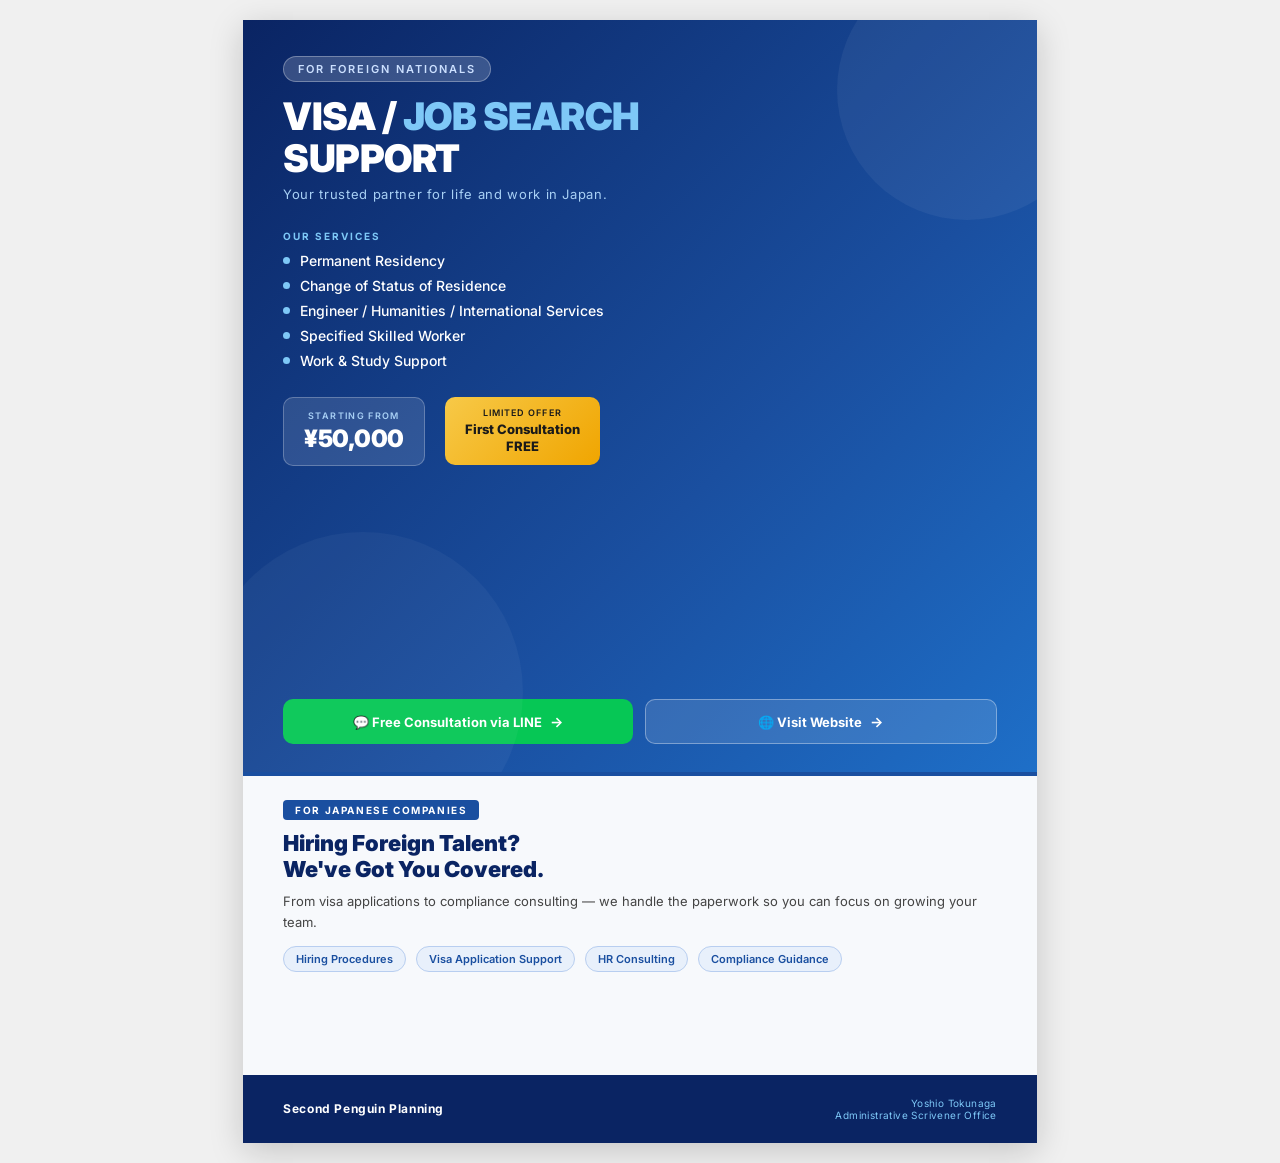
==== commit 4cf09ec3: "Update index.html" ====
--- a/index.html
+++ b/index.html
@@ -1,862 +1,380 @@
 <!DOCTYPE html>
-<html lang="ja">
+<html lang="en">
 <head>
   <meta charset="UTF-8" />
-  <meta name="viewport" content="width=device-width, initial-scale=1.0" />
-  <title>外国人材活用サポート｜セコンドペンギン企画</title>
-  <meta name="description" content="宿泊業・外食業向けの外国人従業員雇用・生活支援・定着支援ならセコンドペンギン企画。" />
-
-  <!-- Google Fonts -->
-  <link rel="preconnect" href="https://fonts.googleapis.com">
-  <link rel="preconnect" href="https://fonts.gstatic.com" crossorigin>
-  <link href="https://fonts.googleapis.com/css2?family=Noto+Sans+JP:wght@400;500;700;900&family=Noto+Serif+JP:wght@700;900&display=swap" rel="stylesheet">
-
+  <meta name="viewport" content="width=device-width, initial-scale=1.0"/>
+  <title>Visa & Job Search Support Flyer</title>
   <style>
-    :root {
-      --navy: #001F3F;
-      --ochre: #B8860B;
-      --gold: #D4AF37;
-      --cream: #FFF8E8;
-      --bg: #F7F7F5;
-      --text: #1A1A1A;
-      --muted: #666;
-      --white: #fff;
-      --line: rgba(0,31,63,.12);
-      --shadow: 0 12px 30px rgba(0,0,0,.08);
-      --radius: 20px;
-      --max: 1200px;
-    }
+    @import url('https://fonts.googleapis.com/css2?family=Inter:wght@400;600;700;900&display=swap');
 
     * {
+      margin: 0;
+      padding: 0;
       box-sizing: border-box;
     }
 
-    html {
-      scroll-behavior: smooth;
-    }
-
     body {
-      margin: 0;
-      font-family: "Noto Sans JP", sans-serif;
-      color: var(--text);
-      background:
-        linear-gradient(180deg, #ffffff 0%, #f7f7f5 100%);
-      line-height: 1.8;
-    }
-
-    img {
-      max-width: 100%;
-      display: block;
-    }
-
-    .wrap {
-      width: min(100%, var(--max));
-      margin: 0 auto;
-      padding: 0 20px;
-    }
-
-    .page {
-      padding: 48px 0;
-    }
-
-    .section-title {
-      font-family: "Noto Serif JP", serif;
-      font-weight: 900;
-      font-size: clamp(1.6rem, 2.2vw, 2.6rem);
-      color: var(--navy);
-      line-height: 1.3;
-      margin: 0 0 18px;
-      letter-spacing: .03em;
-    }
-
-    .section-subtitle {
-      color: var(--muted);
-      font-size: 1rem;
-      margin: 0 0 24px;
-    }
-
-    /* Hero */
-    .hero {
-      background:
-        linear-gradient(135deg, rgba(0,31,63,.98) 0%, rgba(0,31,63,.92) 60%, rgba(184,134,11,.88) 100%);
-      color: var(--white);
-      padding: 54px 0 46px;
+      font-family: 'Inter', sans-serif;
+      background: #f0f0f0;
+      display: flex;
+      justify-content: center;
+      align-items: center;
+      min-height: 100vh;
+      padding: 20px;
+    }
+
+    .flyer {
+      width: 210mm;
+      height: 297mm;
+      background: #ffffff;
+      display: flex;
+      flex-direction: column;
+      overflow: hidden;
+      box-shadow: 0 8px 32px rgba(0,0,0,0.18);
+    }
+
+    /* ── TOP SECTION (foreign nationals) ── */
+    .top-section {
+      background: linear-gradient(135deg, #0a2463 0%, #1a4fa0 60%, #1e6fc8 100%);
+      flex: 0 0 67%;
+      padding: 36px 40px 28px;
+      display: flex;
+      flex-direction: column;
       position: relative;
       overflow: hidden;
     }
 
-    .hero::before {
-      content: "";
+    .top-section::before {
+      content: '';
       position: absolute;
-      inset: 0;
-      background:
-        radial-gradient(circle at top right, rgba(255,255,255,.12), transparent 34%),
-        radial-gradient(circle at bottom left, rgba(255,255,255,.08), transparent 28%);
-      pointer-events: none;
-    }
-
-    .hero-grid {
-      display: grid;
-      grid-template-columns: 1.25fr .9fr;
-      gap: 28px;
-      align-items: center;
-      position: relative;
-      z-index: 1;
-    }
-
-    .eyebrow {
+      top: -60px;
+      right: -60px;
+      width: 260px;
+      height: 260px;
+      border-radius: 50%;
+      background: rgba(255,255,255,0.05);
+    }
+
+    .top-section::after {
+      content: '';
+      position: absolute;
+      bottom: -80px;
+      left: -40px;
+      width: 320px;
+      height: 320px;
+      border-radius: 50%;
+      background: rgba(255,255,255,0.04);
+    }
+
+    .tag-foreign {
       display: inline-block;
-      background: rgba(255,255,255,.14);
-      border: 1px solid rgba(255,255,255,.22);
-      padding: 6px 12px;
-      border-radius: 999px;
-      font-size: .92rem;
-      margin-bottom: 16px;
-      letter-spacing: .08em;
-    }
-
-    .hero h1 {
-      font-family: "Noto Serif JP", serif;
-      font-size: clamp(2.2rem, 4.2vw, 4.6rem);
-      line-height: 1.12;
-      margin: 0 0 14px;
-      font-weight: 900;
-      letter-spacing: .02em;
-    }
-
-    .hero h1 .accent {
-      color: #FFE8A3;
-    }
-
-    .hero .lead {
-      font-size: clamp(1.05rem, 1.6vw, 1.35rem);
-      margin: 0 0 18px;
-      color: rgba(255,255,255,.95);
-      max-width: 38em;
-    }
-
-    .hero .tagline {
-      display: inline-flex;
-      align-items: center;
-      gap: 10px;
-      font-weight: 700;
-      color: #FFF4C1;
-      background: rgba(184,134,11,.14);
-      border: 1px solid rgba(255,255,255,.18);
-      padding: 12px 16px;
-      border-radius: 14px;
-    }
-
-    .hero-card {
-      background: rgba(255,255,255,.09);
-      border: 1px solid rgba(255,255,255,.18);
-      border-radius: 24px;
-      padding: 24px;
-      backdrop-filter: blur(6px);
-      box-shadow: var(--shadow);
-    }
-
-    .hero-card h2 {
-      margin: 0 0 12px;
-      font-family: "Noto Serif JP", serif;
-      font-size: 1.25rem;
-      color: #FFE8A3;
-    }
-
-    .hero-card ul {
-      margin: 0;
-      padding: 0;
-      list-style: none;
-      display: grid;
-      gap: 12px;
-    }
-
-    .hero-card li {
-      background: rgba(255,255,255,.08);
-      border-radius: 12px;
-      padding: 12px 14px;
-      border: 1px solid rgba(255,255,255,.12);
-      position: relative;
-      padding-left: 42px;
-    }
-
-    .hero-card li::before {
-      content: "✓";
-      position: absolute;
-      left: 14px;
-      top: 12px;
-      color: #FFE8A3;
-      font-weight: 900;
-    }
-
-    /* Common blocks */
-    .box {
-      background: #fff;
-      border: 1px solid var(--line);
-      border-radius: var(--radius);
-      box-shadow: var(--shadow);
-      overflow: hidden;
-    }
-
-    .box-head {
-      background: linear-gradient(90deg, rgba(0,31,63,.06), rgba(184,134,11,.10));
-      padding: 18px 22px;
-      border-bottom: 1px solid var(--line);
-    }
-
-    .box-body {
-      padding: 24px;
-    }
-
-    /* empathy */
-    .empathy {
-      margin-top: 28px;
-    }
-
-    .empathy-grid {
-      display: grid;
-      grid-template-columns: repeat(3, 1fr);
-      gap: 18px;
-    }
-
-    .check-card {
-      background: linear-gradient(180deg, #fff 0%, #fffdf8 100%);
-      border: 2px solid rgba(184,134,11,.28);
-      border-radius: 18px;
-      padding: 20px 18px;
-      min-height: 128px;
-      display: flex;
-      align-items: flex-start;
-      gap: 12px;
-    }
-
-    .check-icon {
-      width: 28px;
-      height: 28px;
-      border-radius: 50%;
-      background: var(--ochre);
-      color: #fff;
-      display: inline-flex;
-      align-items: center;
-      justify-content: center;
-      flex: 0 0 auto;
-      font-weight: 900;
-    }
-
-    .check-card p {
-      margin: 0;
-      font-size: 1.02rem;
+      background: rgba(255,255,255,0.18);
+      color: #cce0ff;
+      font-size: 11px;
       font-weight: 600;
-    }
-
-    /* services */
-    .service-grid {
-      display: grid;
-      grid-template-columns: repeat(3, 1fr);
-      gap: 18px;
-    }
-
-    .service-card {
-      background: linear-gradient(180deg, #ffffff 0%, #fffaf1 100%);
-      border-radius: 18px;
-      border: 1px solid rgba(0,31,63,.12);
-      padding: 22px;
-      min-height: 240px;
-      position: relative;
-      overflow: hidden;
-    }
-
-    .service-num {
-      font-family: "Noto Serif JP", serif;
-      font-size: 3rem;
-      font-weight: 900;
-      color: rgba(0,31,63,.12);
-      position: absolute;
-      right: 14px;
-      top: 8px;
-      line-height: 1;
-    }
-
-    .service-card h3 {
-      margin: 0 0 12px;
-      font-family: "Noto Serif JP", serif;
-      font-size: 1.2rem;
-      color: var(--navy);
-      padding-right: 50px;
-    }
-
-    .service-card p {
-      margin: 0;
-      color: #333;
-    }
-
-    /* strong point */
-    .strong {
-      margin-top: 28px;
-    }
-
-    .strong-grid {
-      display: grid;
-      grid-template-columns: 1.05fr .95fr;
-      gap: 20px;
-      align-items: stretch;
-    }
-
-    .strong-photo {
-      min-height: 360px;
-      border-radius: 22px;
-      overflow: hidden;
-      background:
-        linear-gradient(180deg, rgba(0,31,63,.10), rgba(0,31,63,.30)),
-        url("https://images.unsplash.com/photo-1563610508-8838f4a0e5d3?auto=format&fit=crop&w=1200&q=80") center/cover;
-      position: relative;
-      border: 1px solid var(--line);
-      box-shadow: var(--shadow);
-    }
-
-    .strong-photo .caption {
-      position: absolute;
-      left: 18px;
-      bottom: 18px;
-      background: rgba(0,31,63,.84);
-      color: #fff;
-      padding: 12px 14px;
-      border-radius: 14px;
-      font-weight: 700;
-      max-width: 90%;
-    }
-
-    .strong-panel {
-      display: grid;
-      gap: 16px;
-    }
-
-    .stat {
-      background: #fff;
-      border: 1px solid var(--line);
-      border-radius: 18px;
-      padding: 18px;
-      box-shadow: var(--shadow);
-    }
-
-    .stat .label {
-      color: var(--muted);
-      font-size: .92rem;
-      margin-bottom: 6px;
-    }
-
-    .stat .value {
-      font-family: "Noto Serif JP", serif;
-      font-size: clamp(2rem, 3vw, 3rem);
-      color: var(--ochre);
+      letter-spacing: 0.18em;
+      text-transform: uppercase;
+      padding: 5px 14px;
+      border-radius: 20px;
+      border: 1px solid rgba(255,255,255,0.3);
+      margin-bottom: 14px;
+      width: fit-content;
+    }
+
+    .main-title {
+      color: #ffffff;
+      font-size: 38px;
       font-weight: 900;
       line-height: 1.1;
-    }
-
-    .stat .desc {
-      margin-top: 8px;
-      color: #333;
-      font-size: .98rem;
-    }
-
-    /* back side blocks */
-    .reason-grid,
-    .school-grid,
-    .flow-grid {
-      display: grid;
-      gap: 18px;
-    }
-
-    .reason-grid {
-      grid-template-columns: repeat(3, 1fr);
-    }
-
-    .reason-card {
-      background: #fff;
-      border: 1px solid var(--line);
-      border-radius: 18px;
-      padding: 20px;
-      box-shadow: var(--shadow);
-    }
-
-    .reason-card .rank {
-      display: inline-flex;
-      align-items: center;
+      letter-spacing: -0.5px;
+      margin-bottom: 6px;
+    }
+
+    .main-title span {
+      color: #7ec8f7;
+    }
+
+    .subtitle {
+      color: #a8d0f5;
+      font-size: 13px;
+      font-weight: 400;
+      margin-bottom: 28px;
+      letter-spacing: 0.05em;
+    }
+
+    /* Services */
+    .services-label {
+      color: #7ec8f7;
+      font-size: 10px;
+      font-weight: 700;
+      letter-spacing: 0.2em;
+      text-transform: uppercase;
+      margin-bottom: 10px;
+    }
+
+    .services-grid {
+      display: flex;
+      flex-direction: column;
+      gap: 8px;
+      margin-bottom: 28px;
+    }
+
+    .service-item {
+      display: flex;
+      align-items: center;
+      gap: 10px;
+      color: #ffffff;
+      font-size: 14px;
+      font-weight: 500;
+    }
+
+    .service-item::before {
+      content: '';
+      display: inline-block;
+      width: 7px;
+      height: 7px;
+      border-radius: 50%;
+      background: #7ec8f7;
+      flex-shrink: 0;
+    }
+
+    /* Pricing */
+    .pricing-row {
+      display: flex;
+      align-items: center;
+      gap: 20px;
+      margin-bottom: 28px;
+    }
+
+    .price-box {
+      background: rgba(255,255,255,0.12);
+      border: 1px solid rgba(255,255,255,0.25);
+      border-radius: 10px;
+      padding: 12px 20px;
+      text-align: center;
+    }
+
+    .price-label {
+      color: #a8d0f5;
+      font-size: 9px;
+      font-weight: 600;
+      letter-spacing: 0.15em;
+      text-transform: uppercase;
+      margin-bottom: 3px;
+    }
+
+    .price-value {
+      color: #ffffff;
+      font-size: 24px;
+      font-weight: 900;
+      letter-spacing: -0.5px;
+    }
+
+    .free-badge {
+      background: linear-gradient(135deg, #f7c948, #f0a500);
+      color: #1a1a1a;
+      font-size: 13px;
+      font-weight: 800;
+      padding: 10px 20px;
+      border-radius: 10px;
+      line-height: 1.3;
+      text-align: center;
+    }
+
+    .free-badge span {
+      display: block;
+      font-size: 9px;
+      font-weight: 600;
+      letter-spacing: 0.12em;
+      text-transform: uppercase;
+      margin-bottom: 2px;
+    }
+
+    /* CTA */
+    .cta-row {
+      display: flex;
+      gap: 12px;
+      margin-top: auto;
+    }
+
+    .cta-btn {
+      display: flex;
+      align-items: center;
+      gap: 8px;
+      padding: 13px 20px;
+      border-radius: 10px;
+      font-size: 13px;
+      font-weight: 700;
+      text-decoration: none;
+      transition: opacity 0.2s;
+      flex: 1;
       justify-content: center;
-      width: 42px;
-      height: 42px;
-      border-radius: 50%;
-      background: var(--navy);
-      color: #fff;
+    }
+
+    .cta-line {
+      background: #06c755;
+      color: #ffffff;
+    }
+
+    .cta-web {
+      background: rgba(255,255,255,0.12);
+      color: #ffffff;
+      border: 1.5px solid rgba(255,255,255,0.35);
+    }
+
+    .cta-arrow {
+      font-size: 14px;
+    }
+
+    /* ── BOTTOM SECTION (Japanese companies) ── */
+    .bottom-section {
+      background: #f7f9fc;
+      flex: 0 0 27%;
+      padding: 24px 40px 20px;
+      display: flex;
+      flex-direction: column;
+      border-top: 4px solid #1a4fa0;
+      position: relative;
+    }
+
+    .tag-company {
+      display: inline-block;
+      background: #1a4fa0;
+      color: #ffffff;
+      font-size: 10px;
+      font-weight: 700;
+      letter-spacing: 0.16em;
+      text-transform: uppercase;
+      padding: 4px 12px;
+      border-radius: 4px;
+      margin-bottom: 10px;
+      width: fit-content;
+    }
+
+    .company-title {
+      font-size: 22px;
       font-weight: 900;
-      margin-bottom: 12px;
-    }
-
-    .reason-card h3 {
-      margin: 0 0 10px;
-      font-family: "Noto Serif JP", serif;
-      color: var(--navy);
-      font-size: 1.18rem;
-    }
-
-    .reason-card p {
-      margin: 0;
-    }
-
-    .school-grid {
-      grid-template-columns: .95fr 1.05fr;
-      align-items: center;
-    }
-
-    .school-photo {
-      min-height: 320px;
-      border-radius: 22px;
-      overflow: hidden;
-      background:
-        linear-gradient(180deg, rgba(0,31,63,.08), rgba(184,134,11,.18)),
-        url("https://images.unsplash.com/photo-1522202176988-66273c2fd55f?auto=format&fit=crop&w=1200&q=80") center/cover;
-      border: 1px solid var(--line);
-      box-shadow: var(--shadow);
-    }
-
-    .info-list {
-      display: grid;
+      color: #0a2463;
+      margin-bottom: 8px;
+      line-height: 1.2;
+    }
+
+    .company-desc {
+      font-size: 13px;
+      color: #444;
+      font-weight: 400;
+      line-height: 1.6;
+      margin-bottom: 14px;
+    }
+
+    .company-services {
+      display: flex;
       gap: 10px;
-      margin: 0;
-      padding: 0;
-      list-style: none;
-    }
-
-    .info-list li {
-      background: #fff;
-      border: 1px solid var(--line);
-      border-radius: 14px;
-      padding: 12px 14px;
-    }
-
-    .flow-grid {
-      grid-template-columns: repeat(4, 1fr);
-    }
-
-    .flow-card {
-      background: linear-gradient(180deg, #fff 0%, #fffdf7 100%);
-      border: 1px solid var(--line);
-      border-radius: 18px;
-      padding: 18px;
-      box-shadow: var(--shadow);
-      position: relative;
-    }
-
-    .flow-card .step {
-      font-size: .85rem;
+      flex-wrap: wrap;
+    }
+
+    .company-tag {
+      background: #e8f0fb;
+      color: #1a4fa0;
+      font-size: 11px;
+      font-weight: 600;
+      padding: 5px 12px;
+      border-radius: 20px;
+      border: 1px solid #b8cef0;
+    }
+
+    /* ── FOOTER ── */
+    .footer {
+      background: #0a2463;
+      flex: 0 0 6%;
+      padding: 0 40px;
+      display: flex;
+      align-items: center;
+      justify-content: space-between;
+    }
+
+    .footer-brand {
+      color: #ffffff;
+      font-size: 12px;
       font-weight: 700;
-      color: var(--ochre);
-      letter-spacing: .08em;
-    }
-
-    .flow-card h3 {
-      margin: 8px 0 10px;
-      color: var(--navy);
-      font-family: "Noto Serif JP", serif;
-      font-size: 1.05rem;
-    }
-
-    .contact {
-      background: linear-gradient(135deg, var(--navy) 0%, #002b57 60%, #001428 100%);
-      color: #fff;
-      padding: 40px 0;
-      margin-top: 30px;
-    }
-
-    .contact-grid {
-      display: grid;
-      grid-template-columns: 1.1fr .9fr;
-      gap: 20px;
-      align-items: center;
-    }
-
-    .contact h2 {
-      font-family: "Noto Serif JP", serif;
-      margin: 0 0 12px;
-      font-size: clamp(1.6rem, 2.6vw, 2.4rem);
-    }
-
-    .contact .note {
-      color: rgba(255,255,255,.92);
-      margin: 0 0 16px;
-    }
-
-    .contact-box {
-      background: rgba(255,255,255,.08);
-      border: 1px solid rgba(255,255,255,.16);
-      border-radius: 18px;
-      padding: 18px;
-    }
-
-    .qr-row {
-      display: grid;
-      grid-template-columns: repeat(2, 1fr);
-      gap: 14px;
-    }
-
-    .qr {
-      background: #fff;
-      color: #333;
-      border-radius: 14px;
-      min-height: 140px;
-      display: grid;
-      place-items: center;
-      text-align: center;
-      padding: 14px;
-      font-size: .92rem;
-      font-weight: 700;
-    }
-
-    .footer-info {
-      margin-top: 14px;
-      font-size: .95rem;
-      line-height: 1.9;
-    }
-
-    .footer-info strong {
-      color: #FFE8A3;
-    }
-
-    /* animations */
-    .count {
-      display: inline-block;
-      animation: pop .9s ease;
-    }
-
-    @keyframes pop {
-      0% { transform: scale(.75); opacity: .2; }
-      100% { transform: scale(1); opacity: 1; }
-    }
-
-    /* responsive */
-    @media (max-width: 960px) {
-      .hero-grid,
-      .strong-grid,
-      .school-grid,
-      .contact-grid {
-        grid-template-columns: 1fr;
-      }
-
-      .empathy-grid,
-      .service-grid,
-      .reason-grid,
-      .flow-grid {
-        grid-template-columns: 1fr;
-      }
-
-      .qr-row {
-        grid-template-columns: 1fr;
-      }
-
-      .hero {
-        padding-top: 42px;
-      }
-    }
-
-    @media (max-width: 640px) {
-      .page {
-        padding: 34px 0;
-      }
-
-      .box-body {
-        padding: 18px;
-      }
-
-      .hero h1 {
-        font-size: 2.15rem;
-      }
-
-      .hero .lead {
-        font-size: 1rem;
-      }
-
-      .section-title {
-        font-size: 1.45rem;
-      }
-
-      .service-card,
-      .check-card,
-      .reason-card,
-      .flow-card {
-        min-height: auto;
-      }
+      letter-spacing: 0.05em;
+    }
+
+    .footer-office {
+      color: #7ec8f7;
+      font-size: 10px;
+      font-weight: 400;
+      letter-spacing: 0.04em;
+      text-align: right;
     }
   </style>
 </head>
 <body>
 
-  <!-- 表面 -->
-  <header class="hero">
-    <div class="wrap">
-      <div class="hero-grid">
-        <div>
-          <div class="eyebrow">外国人材活用サポート</div>
-          <h1>
-            <span class="accent">宿泊業、外食業</span>の皆様へ。<br>
-            外国人従業員雇用の伴走者。
-          </h1>
-          <p class="lead">
-            企業様の実情に応じたプランをご提供いたします。<br>
-            採用・法務・生活支援・定着支援まで、一気通貫でサポート。
-          </p>
-          <div class="tagline">企業様の実情に応じたプランをご提供いたします。</div>
-        </div>
-
-        <aside class="hero-card">
-          <h2>こんなお悩みにお答えします</h2>
-          <ul>
-            <li>長く働いてくれる従業員を見つけたい</li>
-            <li>若くて優秀な外国人を雇用したい</li>
-            <li>仕事を手伝ってくれる人を早く見つけたい</li>
-          </ul>
-        </aside>
+<div class="flyer">
+
+  <!-- TOP: Foreign Nationals -->
+  <div class="top-section">
+    <div class="tag-foreign">For Foreign Nationals</div>
+
+    <h1 class="main-title">
+      VISA / <span>JOB SEARCH</span><br>SUPPORT
+    </h1>
+    <p class="subtitle">Your trusted partner for life and work in Japan.</p>
+
+    <div class="services-label">Our Services</div>
+    <div class="services-grid">
+      <div class="service-item">Permanent Residency</div>
+      <div class="service-item">Change of Status of Residence</div>
+      <div class="service-item">Engineer / Humanities / International Services</div>
+      <div class="service-item">Specified Skilled Worker</div>
+      <div class="service-item">Work &amp; Study Support</div>
+    </div>
+
+    <div class="pricing-row">
+      <div class="price-box">
+        <div class="price-label">Starting From</div>
+        <div class="price-value">¥50,000</div>
+      </div>
+      <div class="free-badge">
+        <span>Limited Offer</span>
+        First Consultation<br>FREE
       </div>
     </div>
-  </header>
-
-  <main>
-    <section class="page">
-      <div class="wrap">
-        <div class="box">
-          <div class="box-head">
-            <h2 class="section-title">セコンドペンギン企画のメインの仕事</h2>
-            <p class="section-subtitle">採用から定着まで、現場に必要な支援をまとめて対応します。</p>
-          </div>
-          <div class="box-body">
-            <div class="service-grid">
-              <article class="service-card">
-                <div class="service-num">1</div>
-                <h3>企業様の外国人雇用のお手伝い</h3>
-                <p>採用準備から選別、在留資格関連の法務手続きまで、スムーズな雇用導入を支援します。</p>
-              </article>
-              <article class="service-card">
-                <div class="service-num">2</div>
-                <h3>外国人雇用者の生活支援</h3>
-                <p>住居・役所・銀行・生活ルールなど、日本での生活基盤を最短で整え、安心して働ける環境へ導きます。</p>
-              </article>
-              <article class="service-card">
-                <div class="service-num">3</div>
-                <h3>外国人雇用環境整備支援</h3>
-                <p>定着のための受入体制づくり、現場アドバイス、継続フォローを通じて離職リスクを抑えます。</p>
-              </article>
-            </div>
-          </div>
-        </div>
-
-        <section class="empathy">
-          <div class="box">
-            <div class="box-head">
-              <h2 class="section-title">こんなお悩みにお答えします</h2>
-            </div>
-            <div class="box-body">
-              <div class="empathy-grid">
-                <div class="check-card"><div class="check-icon">✓</div><p>長く働いてくれる従業員を見つけたい</p></div>
-                <div class="check-card"><div class="check-icon">✓</div><p>若くて優秀な外国人を雇用したい</p></div>
-                <div class="check-card"><div class="check-icon">✓</div><p>仕事を手伝ってくれる人を早く見つけたい</p></div>
-              </div>
-            </div>
-          </div>
-        </section>
-
-        <section class="strong">
-          <div class="box">
-            <div class="box-head">
-              <h2 class="section-title">フィリピン・インドネシア国籍の方の「一気通貫」支援</h2>
-              <p class="section-subtitle">選別、手続き、就業準備、受入環境整備、生活支援まで、窓口一つで完結。</p>
-            </div>
-            <div class="box-body">
-              <div class="strong-grid">
-                <div class="strong-photo">
-                  <div class="caption">日本の現場で活躍するイメージ写真を配置</div>
-                </div>
-                <div class="strong-panel">
-                  <div class="stat">
-                    <div class="label">失踪率</div>
-                    <div class="value count" data-count="0.2">0.2%</div>
-                    <div class="desc">高い定着性で、現場の安定運営を支えます。</div>
-                  </div>
-                  <div class="stat">
-                    <div class="label">累計卒業生</div>
-                    <div class="value count" data-count="1200">1,200名以上</div>
-                    <div class="desc">実績に基づいた人材ネットワークがあります。</div>
-                  </div>
-                </div>
-              </div>
-            </div>
-          </div>
-        </section>
-      </div>
-    </section>
-
-    <!-- 裏面 -->
-    <section class="page" style="background:#fff;">
-      <div class="wrap">
-        <div class="box">
-          <div class="box-head">
-            <h2 class="section-title">セコンドペンギン企画が選ばれる理由</h2>
-          </div>
-          <div class="box-body">
-            <div class="reason-grid">
-              <article class="reason-card">
-                <div class="rank">1</div>
-                <h3>行政書士による法務知見 × 31年の公務員実務</h3>
-                <p>入管業務のプロとして、コンプライアンスを徹底遵守した支援を行います。</p>
-              </article>
-              <article class="reason-card">
-                <div class="rank">2</div>
-                <h3>圧倒的な定着率</h3>
-                <p><strong>失踪率わずか0.2%</strong>、累計卒業生1,200名以上の実績。現場で使える支援にこだわります。</p>
-              </article>
-              <article class="reason-card">
-                <div class="rank">3</div>
-                <h3>現地との直接パイプ</h3>
-                <p>在日本大使館勤務経験等に基づく「外交的パイプ」で、高品質な人材確保につなげます。</p>
-              </article>
-            </div>
-          </div>
-        </div>
-
-        <section style="margin-top:28px;">
-          <div class="box">
-            <div class="box-head">
-              <h2 class="section-title">提携学校情報｜OWJLC（フィリピン）</h2>
-              <p class="section-subtitle">18教室・360名収容。TESDA認証校。サービス業向き人材を育成。</p>
-            </div>
-            <div class="box-body">
-              <div class="school-grid">
-                <div class="school-photo"></div>
-                <div>
-                  <ul class="info-list">
-                    <li><strong>名称：</strong> 提携校 OWJLC（フィリピン）</li>
-                    <li><strong>規模：</strong> 18教室・360名収容</li>
-                    <li><strong>認証：</strong> TESDA（フィリピン労働雇用省）認証校</li>
-                    <li><strong>特徴：</strong> 内田クレペリン検査を導入し、適性を見極めた育成</li>
-                  </ul>
-                </div>
-              </div>
-            </div>
-          </div>
-        </section>
-
-        <section style="margin-top:28px;">
-          <div class="box">
-            <div class="box-head">
-              <h2 class="section-title">手続きとサポートの流れ</h2>
-            </div>
-            <div class="box-body">
-              <div class="flow-grid">
-                <article class="flow-card">
-                  <div class="step">STEP 1</div>
-                  <h3>採用準備・選別</h3>
-                  <p>企業ニーズに合った人材をスクリーニングします。</p>
-                </article>
-                <article class="flow-card">
-                  <div class="step">STEP 2</div>
-                  <h3>法務手続き</h3>
-                  <p>在留資格申請や現地政府手続きを代行します。</p>
-                </article>
-                <article class="flow-card">
-                  <div class="step">STEP 3</div>
-                  <h3>入国・生活セットアップ</h3>
-                  <p>空港送迎、住居確保、役所・銀行の手続き同行まで。</p>
-                </article>
-                <article class="flow-card">
-                  <div class="step">STEP 4</div>
-                  <h3>就業・定着支援</h3>
-                  <p>定期面談、日本語学習支援、生活相談で定着を支えます。</p>
-                </article>
-              </div>
-            </div>
-          </div>
-        </section>
-      </div>
-    </section>
-  </main>
-
-  <footer class="contact">
-    <div class="wrap">
-      <div class="contact-grid">
-        <div>
-          <h2>初回相談無料・全国オンライン対応</h2>
-          <p class="note">
-            宿泊業・外食業を中心に、外国人材活用をトータルサポートします。<br>
-            まずはお気軽にご相談ください。
-          </p>
-          <div class="contact-box">
-            <div class="footer-info">
-              <div><strong>事務所名：</strong> セコンドペンギン企画 ／ 徳永良雄行政書士事務所</div>
-              <div><strong>所在地：</strong> 兵庫県神戸市東灘区向洋町中6-9 神戸ファッションマート 4N-07-01</div>
-              <div><strong>連絡先：</strong> 070-9192-2524 / info@second-penguin.com</div>
-            </div>
-            <p style="margin:14px 0 0; color:#FFE8A3; font-weight:700;">「手続きは全部任せてください！」</p>
-          </div>
-        </div>
-
-        <div class="contact-box">
-          <div class="qr-row">
-            <div class="qr">
-              <div>
-                <div style="font-size:1.05rem; margin-bottom:8px;">HP QRコード</div>
-                <div>ここにQRを配置</div>
-              </div>
-            </div>
-            <div class="qr">
-              <div>
-                <div style="font-size:1.05rem; margin-bottom:8px;">LINE QRコード</div>
-                <div>ここにQRを配置</div>
-              </div>
-            </div>
-          </div>
-          <div style="margin-top:14px; font-size:.92rem; color:rgba(255,255,255,.88);">
-            ※ QRコード画像に差し替える場合は、上記枠内を `<img>` に変更してください。
-          </div>
-        </div>
-      </div>
+
+    <div class="cta-row">
+      <a href="#" class="cta-btn cta-line">
+        💬 Free Consultation via LINE <span class="cta-arrow">→</span>
+      </a>
+      <a href="#" class="cta-btn cta-web">
+        🌐 Visit Website <span class="cta-arrow">→</span>
+      </a>
     </div>
-  </footer>
-
-  <script>
-    // カウントアップ風の演出
-    function animateNumber(el, target, suffix = "") {
-      const duration = 1400;
-      const start = 0;
-      const startTime = performance.now();
-
-      function tick(now) {
-        const progress = Math.min((now - startTime) / duration, 1);
-        const current = target * (0.2 + 0.8 * progress);
-        if (target < 1) {
-          el.textContent = current.toFixed(1) + suffix;
-        } else {
-          el.textContent = Math.round(current).toLocaleString("ja-JP") + suffix;
-        }
-        if (progress < 1) requestAnimationFrame(tick);
-      }
-      requestAnimationFrame(tick);
-    }
-
-    window.addEventListener("DOMContentLoaded", () => {
-      const countEls = document.querySelectorAll(".count");
-
-      countEls.forEach((el) => {
-        const text = el.textContent.trim();
-        if (text.includes("0.2%")) {
-          el.textContent = "0.2%";
-          el.style.color = "var(--gold)";
-          el.style.fontSize = "clamp(2.4rem, 4vw, 4rem)";
-        }
-        if (text.includes("1,200")) {
-          el.textContent = "1,200名以上";
-          el.style.color = "var(--gold)";
-          el.style.fontSize = "clamp(2.2rem, 3.7vw, 3.6rem)";
-        }
-      });
-    });
-  </script>
+  </div>
+
+  <!-- BOTTOM: Japanese Companies -->
+  <div class="bottom-section">
+    <div class="tag-company">For Japanese Companies</div>
+    <h2 class="company-title">Hiring Foreign Talent?<br>We've Got You Covered.</h2>
+    <p class="company-desc">
+      From visa applications to compliance consulting — we handle the paperwork
+      so you can focus on growing your team.
+    </p>
+    <div class="company-services">
+      <span class="company-tag">Hiring Procedures</span>
+      <span class="company-tag">Visa Application Support</span>
+      <span class="company-tag">HR Consulting</span>
+      <span class="company-tag">Compliance Guidance</span>
+    </div>
+  </div>
+
+  <!-- FOOTER -->
+  <div class="footer">
+    <div class="footer-brand">Second Penguin Planning</div>
+    <div class="footer-office">Yoshio Tokunaga<br>Administrative Scrivener Office</div>
+  </div>
+
+</div>
+
 </body>
 </html>
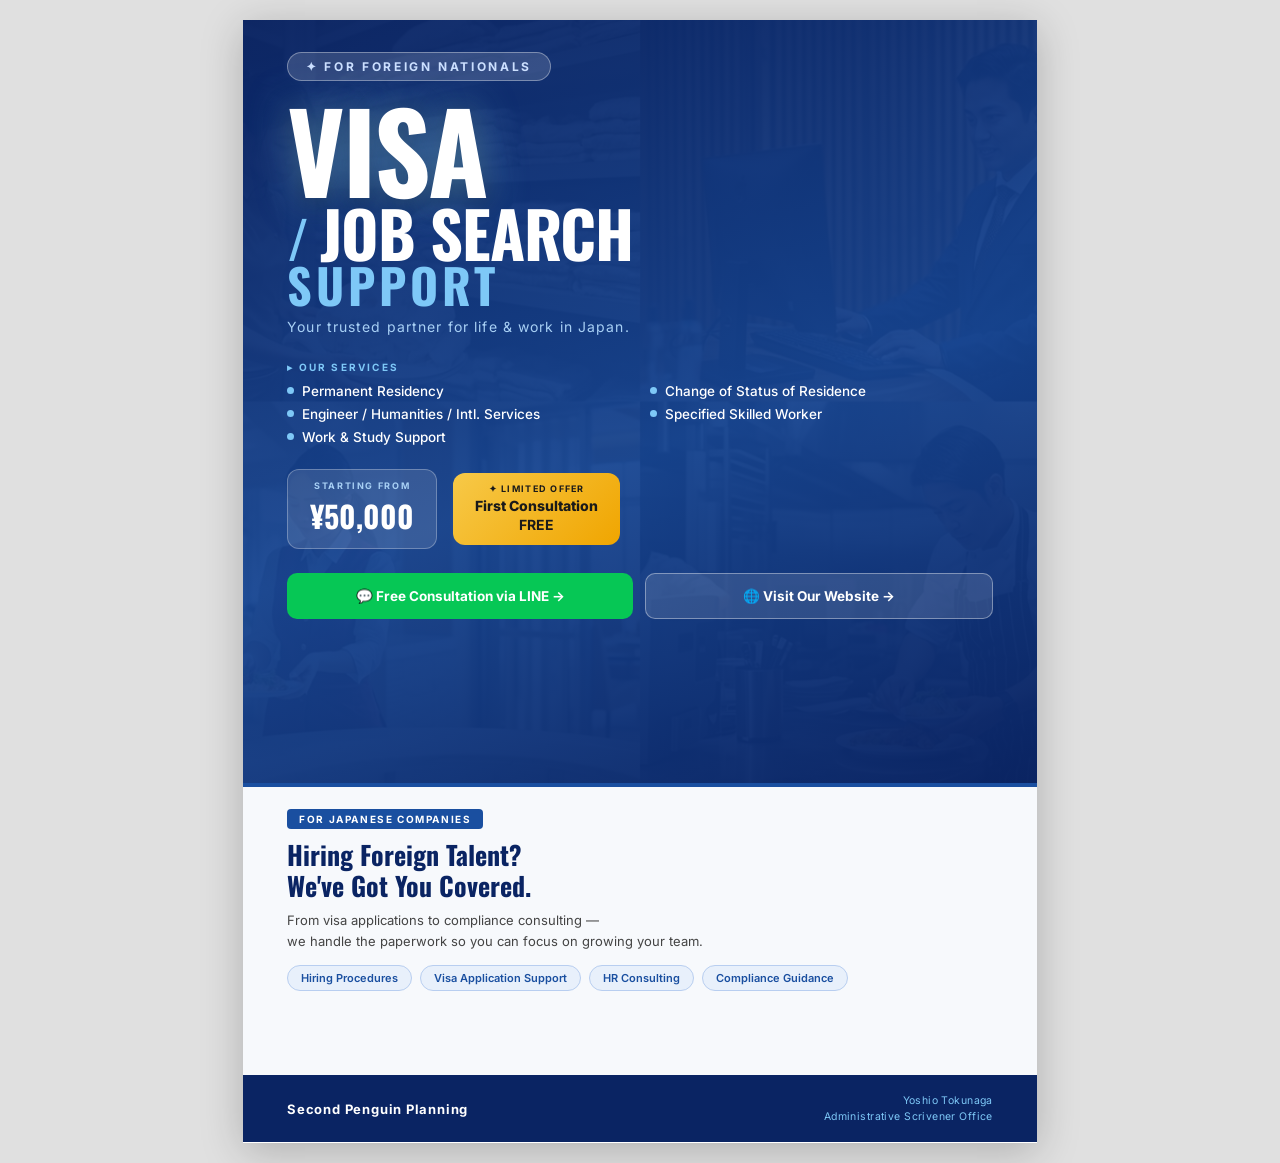
==== commit 11ae6f39: "Update index.html" ====
--- a/index.html
+++ b/index.html
@@ -5,7 +5,7 @@
   <meta name="viewport" content="width=device-width, initial-scale=1.0"/>
   <title>Visa & Job Search Support Flyer</title>
   <style>
-    @import url('https://fonts.googleapis.com/css2?family=Inter:wght@400;600;700;900&display=swap');
+    @import url('https://fonts.googleapis.com/css2?family=Inter:wght@400;600;700;900&family=Oswald:wght@700&display=swap');
 
     * {
       margin: 0;
@@ -15,7 +15,7 @@
 
     body {
       font-family: 'Inter', sans-serif;
-      background: #f0f0f0;
+      background: #e0e0e0;
       display: flex;
       justify-content: center;
       align-items: center;
@@ -30,101 +30,138 @@
       display: flex;
       flex-direction: column;
       overflow: hidden;
-      box-shadow: 0 8px 32px rgba(0,0,0,0.18);
-    }
-
-    /* ── TOP SECTION (foreign nationals) ── */
+      box-shadow: 0 8px 40px rgba(0,0,0,0.22);
+    }
+
+    /* ══════════════════════════════
+       TOP SECTION — Foreign Nationals
+    ══════════════════════════════ */
     .top-section {
-      background: linear-gradient(135deg, #0a2463 0%, #1a4fa0 60%, #1e6fc8 100%);
-      flex: 0 0 67%;
-      padding: 36px 40px 28px;
+      position: relative;
+      flex: 0 0 68%;
       display: flex;
       flex-direction: column;
-      position: relative;
+      padding: 32px 44px 28px;
       overflow: hidden;
-    }
-
+      background: #0a2463;
+    }
+
+    /* 背景写真（透明） */
     .top-section::before {
       content: '';
       position: absolute;
-      top: -60px;
-      right: -60px;
-      width: 260px;
-      height: 260px;
-      border-radius: 50%;
-      background: rgba(255,255,255,0.05);
-    }
-
+      inset: 0;
+      background: url('images/foto_hotel.png') center center / cover no-repeat;
+      opacity: 0.18;
+      z-index: 0;
+    }
+
+    /* 青グラデーションオーバーレイ */
     .top-section::after {
       content: '';
       position: absolute;
-      bottom: -80px;
-      left: -40px;
-      width: 320px;
-      height: 320px;
-      border-radius: 50%;
-      background: rgba(255,255,255,0.04);
-    }
-
+      inset: 0;
+      background: linear-gradient(
+        160deg,
+        rgba(10,36,99,0.82) 0%,
+        rgba(26,79,160,0.72) 55%,
+        rgba(10,36,99,0.90) 100%
+      );
+      z-index: 1;
+    }
+
+    /* 全子要素をオーバーレイの上に */
+    .top-section > * {
+      position: relative;
+      z-index: 2;
+    }
+
+    /* FOR FOREIGN NATIONALS バッジ */
     .tag-foreign {
       display: inline-block;
-      background: rgba(255,255,255,0.18);
+      background: rgba(255,255,255,0.15);
       color: #cce0ff;
-      font-size: 11px;
-      font-weight: 600;
-      letter-spacing: 0.18em;
+      font-size: 12px;
+      font-weight: 700;
+      letter-spacing: 0.22em;
       text-transform: uppercase;
-      padding: 5px 14px;
-      border-radius: 20px;
-      border: 1px solid rgba(255,255,255,0.3);
-      margin-bottom: 14px;
+      padding: 6px 18px;
+      border-radius: 30px;
+      border: 1.5px solid rgba(255,255,255,0.35);
+      margin-bottom: 16px;
       width: fit-content;
     }
 
-    .main-title {
-      color: #ffffff;
-      font-size: 38px;
-      font-weight: 900;
-      line-height: 1.1;
-      letter-spacing: -0.5px;
-      margin-bottom: 6px;
-    }
-
-    .main-title span {
+    /* ── VISA / JOB SEARCH SUPPORT 大見出し ── */
+    .hero-title {
+      font-family: 'Oswald', sans-serif;
+      font-weight: 700;
+      line-height: 0.95;
+      margin-bottom: 10px;
+      letter-spacing: -1px;
+    }
+
+    .hero-title .word-visa {
+      display: block;
+      font-size: 110px;
+      color: #ffffff;
+      text-shadow:
+        0 0 40px rgba(126,200,247,0.6),
+        0 4px 24px rgba(0,0,0,0.5);
+      letter-spacing: -2px;
+    }
+
+    .hero-title .word-slash {
+      display: inline;
+      font-size: 52px;
       color: #7ec8f7;
     }
 
-    .subtitle {
+    .hero-title .word-job {
+      display: block;
+      font-size: 64px;
+      color: #ffffff;
+      letter-spacing: -1px;
+    }
+
+    .hero-title .word-support {
+      display: block;
+      font-size: 48px;
+      color: #7ec8f7;
+      letter-spacing: 4px;
+    }
+
+    .hero-sub {
       color: #a8d0f5;
-      font-size: 13px;
+      font-size: 14px;
       font-weight: 400;
-      margin-bottom: 28px;
-      letter-spacing: 0.05em;
-    }
-
-    /* Services */
+      letter-spacing: 0.08em;
+      margin-bottom: 26px;
+    }
+
+    /* ── サービス一覧 ── */
     .services-label {
       color: #7ec8f7;
       font-size: 10px;
       font-weight: 700;
-      letter-spacing: 0.2em;
+      letter-spacing: 0.22em;
       text-transform: uppercase;
       margin-bottom: 10px;
     }
 
     .services-grid {
-      display: flex;
-      flex-direction: column;
+      display: grid;
+      grid-template-columns: 1fr 1fr;
+      gap: 7px 20px;
+      margin-bottom: 24px;
+    }
+
+    .service-item {
+      display: flex;
+      align-items: center;
       gap: 8px;
-      margin-bottom: 28px;
-    }
-
-    .service-item {
-      display: flex;
-      align-items: center;
-      gap: 10px;
-      color: #ffffff;
-      font-size: 14px;
+      color: #ffffff;
+      font-size: 13.5px;
       font-weight: 500;
     }
 
@@ -138,77 +175,75 @@
       flex-shrink: 0;
     }
 
-    /* Pricing */
+    /* ── 料金 ── */
     .pricing-row {
       display: flex;
       align-items: center;
-      gap: 20px;
-      margin-bottom: 28px;
+      gap: 16px;
+      margin-bottom: 24px;
     }
 
     .price-box {
       background: rgba(255,255,255,0.12);
-      border: 1px solid rgba(255,255,255,0.25);
-      border-radius: 10px;
-      padding: 12px 20px;
+      border: 1.5px solid rgba(255,255,255,0.28);
+      border-radius: 12px;
+      padding: 10px 22px;
       text-align: center;
     }
 
     .price-label {
       color: #a8d0f5;
       font-size: 9px;
-      font-weight: 600;
-      letter-spacing: 0.15em;
+      font-weight: 700;
+      letter-spacing: 0.18em;
       text-transform: uppercase;
-      margin-bottom: 3px;
+      margin-bottom: 2px;
     }
 
     .price-value {
       color: #ffffff;
-      font-size: 24px;
-      font-weight: 900;
-      letter-spacing: -0.5px;
+      font-family: 'Oswald', sans-serif;
+      font-size: 30px;
+      font-weight: 700;
     }
 
     .free-badge {
       background: linear-gradient(135deg, #f7c948, #f0a500);
       color: #1a1a1a;
-      font-size: 13px;
+      font-size: 14px;
       font-weight: 800;
-      padding: 10px 20px;
-      border-radius: 10px;
-      line-height: 1.3;
+      padding: 10px 22px;
+      border-radius: 12px;
+      line-height: 1.35;
       text-align: center;
     }
 
     .free-badge span {
       display: block;
       font-size: 9px;
-      font-weight: 600;
-      letter-spacing: 0.12em;
+      font-weight: 700;
+      letter-spacing: 0.14em;
       text-transform: uppercase;
       margin-bottom: 2px;
     }
 
-    /* CTA */
+    /* ── CTA ── */
     .cta-row {
       display: flex;
       gap: 12px;
-      margin-top: auto;
     }
 
     .cta-btn {
       display: flex;
       align-items: center;
+      justify-content: center;
       gap: 8px;
-      padding: 13px 20px;
+      padding: 14px 22px;
       border-radius: 10px;
-      font-size: 13px;
+      font-size: 13.5px;
       font-weight: 700;
       text-decoration: none;
-      transition: opacity 0.2s;
       flex: 1;
-      justify-content: center;
     }
 
     .cta-line {
@@ -217,24 +252,21 @@
     }
 
     .cta-web {
-      background: rgba(255,255,255,0.12);
-      color: #ffffff;
-      border: 1.5px solid rgba(255,255,255,0.35);
-    }
-
-    .cta-arrow {
-      font-size: 14px;
-    }
-
-    /* ── BOTTOM SECTION (Japanese companies) ── */
+      background: rgba(255,255,255,0.13);
+      color: #ffffff;
+      border: 1.5px solid rgba(255,255,255,0.38);
+    }
+
+    /* ══════════════════════════════
+       BOTTOM SECTION — Japanese Companies
+    ══════════════════════════════ */
     .bottom-section {
       background: #f7f9fc;
-      flex: 0 0 27%;
-      padding: 24px 40px 20px;
+      flex: 0 0 26%;
+      padding: 22px 44px 18px;
       display: flex;
       flex-direction: column;
       border-top: 4px solid #1a4fa0;
-      position: relative;
     }
 
     .tag-company {
@@ -252,8 +284,9 @@
     }
 
     .company-title {
-      font-size: 22px;
-      font-weight: 900;
+      font-family: 'Oswald', sans-serif;
+      font-size: 26px;
+      font-weight: 700;
       color: #0a2463;
       margin-bottom: 8px;
       line-height: 1.2;
@@ -263,13 +296,13 @@
       font-size: 13px;
       color: #444;
       font-weight: 400;
-      line-height: 1.6;
-      margin-bottom: 14px;
+      line-height: 1.65;
+      margin-bottom: 12px;
     }
 
     .company-services {
       display: flex;
-      gap: 10px;
+      gap: 8px;
       flex-wrap: wrap;
     }
 
@@ -278,16 +311,18 @@
       color: #1a4fa0;
       font-size: 11px;
       font-weight: 600;
-      padding: 5px 12px;
+      padding: 5px 13px;
       border-radius: 20px;
       border: 1px solid #b8cef0;
     }
 
-    /* ── FOOTER ── */
+    /* ══════════════════════════════
+       FOOTER
+    ══════════════════════════════ */
     .footer {
       background: #0a2463;
       flex: 0 0 6%;
-      padding: 0 40px;
+      padding: 0 44px;
       display: flex;
       align-items: center;
       justify-content: space-between;
@@ -295,17 +330,18 @@
 
     .footer-brand {
       color: #ffffff;
-      font-size: 12px;
-      font-weight: 700;
-      letter-spacing: 0.05em;
+      font-size: 13px;
+      font-weight: 700;
+      letter-spacing: 0.06em;
     }
 
     .footer-office {
       color: #7ec8f7;
-      font-size: 10px;
+      font-size: 10.5px;
       font-weight: 400;
       letter-spacing: 0.04em;
       text-align: right;
+      line-height: 1.5;
     }
   </style>
 </head>
@@ -313,20 +349,26 @@
 
 <div class="flyer">
 
-  <!-- TOP: Foreign Nationals -->
+  <!-- ── TOP: Foreign Nationals ── -->
   <div class="top-section">
-    <div class="tag-foreign">For Foreign Nationals</div>
-
-    <h1 class="main-title">
-      VISA / <span>JOB SEARCH</span><br>SUPPORT
+
+    <div class="tag-foreign">✦ For Foreign Nationals</div>
+
+    <h1 class="hero-title">
+      <span class="word-visa">VISA</span>
+      <span class="word-job">
+        <span class="word-slash">/ </span>JOB SEARCH
+      </span>
+      <span class="word-support">SUPPORT</span>
     </h1>
-    <p class="subtitle">Your trusted partner for life and work in Japan.</p>
-
-    <div class="services-label">Our Services</div>
+
+    <p class="hero-sub">Your trusted partner for life &amp; work in Japan.</p>
+
+    <div class="services-label">▸ Our Services</div>
     <div class="services-grid">
       <div class="service-item">Permanent Residency</div>
       <div class="service-item">Change of Status of Residence</div>
-      <div class="service-item">Engineer / Humanities / International Services</div>
+      <div class="service-item">Engineer / Humanities / Intl. Services</div>
       <div class="service-item">Specified Skilled Worker</div>
       <div class="service-item">Work &amp; Study Support</div>
     </div>
@@ -337,28 +379,29 @@
         <div class="price-value">¥50,000</div>
       </div>
       <div class="free-badge">
-        <span>Limited Offer</span>
-        First Consultation<br>FREE
+        <span>✦ Limited Offer</span>
+        First Consultation<br><strong>FREE</strong>
       </div>
     </div>
 
     <div class="cta-row">
       <a href="#" class="cta-btn cta-line">
-        💬 Free Consultation via LINE <span class="cta-arrow">→</span>
+        💬 Free Consultation via LINE →
       </a>
       <a href="#" class="cta-btn cta-web">
-        🌐 Visit Website <span class="cta-arrow">→</span>
+        🌐 Visit Our Website →
       </a>
     </div>
+
   </div>
 
-  <!-- BOTTOM: Japanese Companies -->
+  <!-- ── BOTTOM: Japanese Companies ── -->
   <div class="bottom-section">
     <div class="tag-company">For Japanese Companies</div>
     <h2 class="company-title">Hiring Foreign Talent?<br>We've Got You Covered.</h2>
     <p class="company-desc">
-      From visa applications to compliance consulting — we handle the paperwork
-      so you can focus on growing your team.
+      From visa applications to compliance consulting —<br>
+      we handle the paperwork so you can focus on growing your team.
     </p>
     <div class="company-services">
       <span class="company-tag">Hiring Procedures</span>
@@ -368,7 +411,7 @@
     </div>
   </div>
 
-  <!-- FOOTER -->
+  <!-- ── FOOTER ── -->
   <div class="footer">
     <div class="footer-brand">Second Penguin Planning</div>
     <div class="footer-office">Yoshio Tokunaga<br>Administrative Scrivener Office</div>
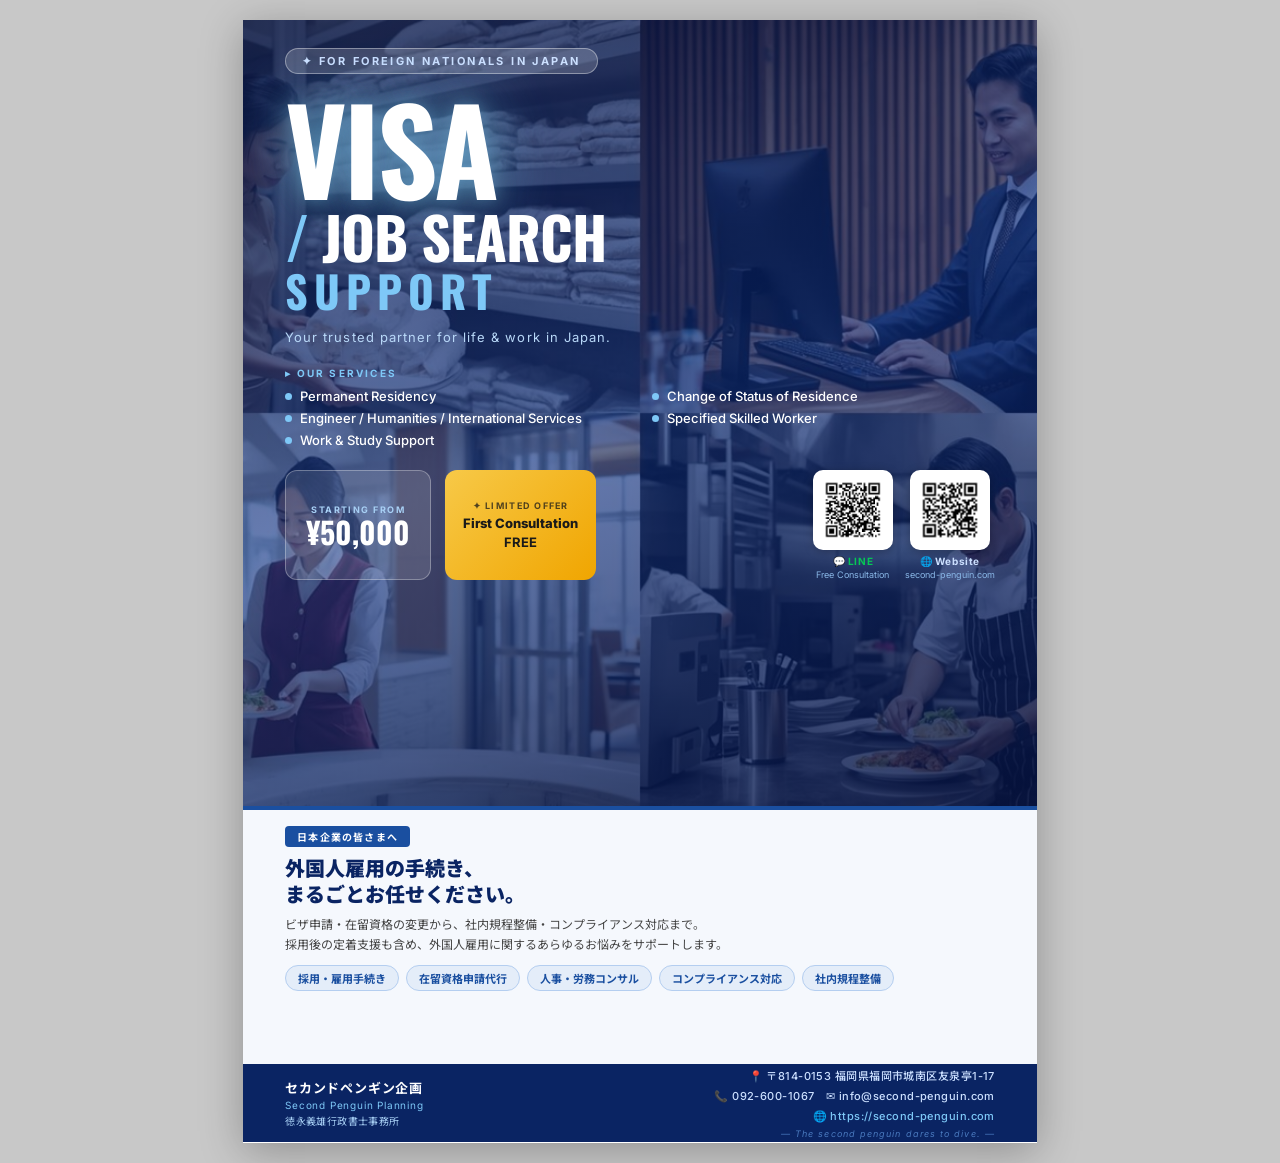
==== commit 9d4e0ffc: "Update index.html" ====
--- a/index.html
+++ b/index.html
@@ -5,7 +5,7 @@
   <meta name="viewport" content="width=device-width, initial-scale=1.0"/>
   <title>Visa & Job Search Support Flyer</title>
   <style>
-    @import url('https://fonts.googleapis.com/css2?family=Inter:wght@400;600;700;900&family=Oswald:wght@700&display=swap');
+    @import url('https://fonts.googleapis.com/css2?family=Inter:wght@400;600;700;900&family=Oswald:wght@700&family=Noto+Sans+JP:wght@400;500;700;900&display=swap');
 
     * {
       margin: 0;
@@ -14,8 +14,8 @@
     }
 
     body {
-      font-family: 'Inter', sans-serif;
-      background: #e0e0e0;
+      font-family: 'Inter', 'Noto Sans JP', sans-serif;
+      background: #c8c8c8;
       display: flex;
       justify-content: center;
       align-items: center;
@@ -30,48 +30,44 @@
       display: flex;
       flex-direction: column;
       overflow: hidden;
-      box-shadow: 0 8px 40px rgba(0,0,0,0.22);
-    }
-
-    /* ══════════════════════════════
-       TOP SECTION — Foreign Nationals
-    ══════════════════════════════ */
+      box-shadow: 0 8px 40px rgba(0,0,0,0.28);
+    }
+
+    /* ══════════════════════════════════════
+       TOP SECTION — Foreign Nationals (70%)
+    ══════════════════════════════════════ */
     .top-section {
       position: relative;
-      flex: 0 0 68%;
-      display: flex;
-      flex-direction: column;
-      padding: 32px 44px 28px;
+      flex: 0 0 70%;
+      display: flex;
+      flex-direction: column;
+      padding: 28px 42px 24px;
       overflow: hidden;
-      background: #0a2463;
-    }
-
-    /* 背景写真（透明） */
-    .top-section::before {
-      content: '';
+    }
+
+    /* 背景写真（はっきり表示） */
+    .bg-photo {
       position: absolute;
       inset: 0;
       background: url('images/foto_hotel.png') center center / cover no-repeat;
-      opacity: 0.18;
       z-index: 0;
     }
 
-    /* 青グラデーションオーバーレイ */
-    .top-section::after {
-      content: '';
+    /* 暗めオーバーレイで文字を読みやすく */
+    .bg-overlay {
       position: absolute;
       inset: 0;
       background: linear-gradient(
         160deg,
-        rgba(10,36,99,0.82) 0%,
-        rgba(26,79,160,0.72) 55%,
-        rgba(10,36,99,0.90) 100%
+        rgba(6, 20, 70, 0.78) 0%,
+        rgba(10, 45, 130, 0.62) 50%,
+        rgba(6, 20, 70, 0.82) 100%
       );
       z-index: 1;
     }
 
     /* 全子要素をオーバーレイの上に */
-    .top-section > * {
+    .top-section > *:not(.bg-photo):not(.bg-overlay) {
       position: relative;
       z-index: 2;
     }
@@ -79,16 +75,16 @@
     /* FOR FOREIGN NATIONALS バッジ */
     .tag-foreign {
       display: inline-block;
-      background: rgba(255,255,255,0.15);
+      background: rgba(255,255,255,0.18);
       color: #cce0ff;
-      font-size: 12px;
+      font-size: 11px;
       font-weight: 700;
       letter-spacing: 0.22em;
       text-transform: uppercase;
-      padding: 6px 18px;
+      padding: 5px 16px;
       border-radius: 30px;
-      border: 1.5px solid rgba(255,255,255,0.35);
-      margin-bottom: 16px;
+      border: 1.5px solid rgba(255,255,255,0.38);
+      margin-bottom: 14px;
       width: fit-content;
     }
 
@@ -96,47 +92,50 @@
     .hero-title {
       font-family: 'Oswald', sans-serif;
       font-weight: 700;
-      line-height: 0.95;
-      margin-bottom: 10px;
+      line-height: 0.92;
+      margin-bottom: 8px;
       letter-spacing: -1px;
     }
 
-    .hero-title .word-visa {
+    .word-visa {
       display: block;
-      font-size: 110px;
+      font-size: 118px;
       color: #ffffff;
       text-shadow:
-        0 0 40px rgba(126,200,247,0.6),
-        0 4px 24px rgba(0,0,0,0.5);
-      letter-spacing: -2px;
-    }
-
-    .hero-title .word-slash {
-      display: inline;
-      font-size: 52px;
-      color: #7ec8f7;
-    }
-
-    .hero-title .word-job {
+        0 0 60px rgba(126,200,247,0.85),
+        0 0 20px rgba(126,200,247,0.5),
+        0 4px 28px rgba(0,0,0,0.6);
+      letter-spacing: -3px;
+      line-height: 1.0;
+    }
+
+    .word-job-line {
       display: block;
-      font-size: 64px;
+      font-size: 58px;
       color: #ffffff;
       letter-spacing: -1px;
-    }
-
-    .hero-title .word-support {
+      line-height: 1.05;
+    }
+
+    .word-slash {
+      color: #7ec8f7;
+    }
+
+    .word-support {
       display: block;
-      font-size: 48px;
+      font-size: 44px;
       color: #7ec8f7;
-      letter-spacing: 4px;
+      letter-spacing: 6px;
+      line-height: 1.1;
     }
 
     .hero-sub {
-      color: #a8d0f5;
-      font-size: 14px;
+      color: #b8d8f8;
+      font-size: 13px;
       font-weight: 400;
       letter-spacing: 0.08em;
-      margin-bottom: 26px;
+      margin-top: 6px;
+      margin-bottom: 22px;
     }
 
     /* ── サービス一覧 ── */
@@ -146,14 +145,14 @@
       font-weight: 700;
       letter-spacing: 0.22em;
       text-transform: uppercase;
-      margin-bottom: 10px;
+      margin-bottom: 9px;
     }
 
     .services-grid {
       display: grid;
       grid-template-columns: 1fr 1fr;
-      gap: 7px 20px;
-      margin-bottom: 24px;
+      gap: 6px 24px;
+      margin-bottom: 22px;
     }
 
     .service-item {
@@ -161,7 +160,7 @@
       align-items: center;
       gap: 8px;
       color: #ffffff;
-      font-size: 13.5px;
+      font-size: 13px;
       font-weight: 500;
     }
 
@@ -175,27 +174,30 @@
       flex-shrink: 0;
     }
 
-    /* ── 料金 ── */
-    .pricing-row {
-      display: flex;
-      align-items: center;
-      gap: 16px;
-      margin-bottom: 24px;
-    }
-
+    /* ── 料金 + CTA 行 ── */
+    .pricing-cta-row {
+      display: flex;
+      align-items: stretch;
+      gap: 14px;
+    }
+
+    /* 料金ボックス */
     .price-box {
-      background: rgba(255,255,255,0.12);
-      border: 1.5px solid rgba(255,255,255,0.28);
+      background: rgba(255,255,255,0.13);
+      border: 1.5px solid rgba(255,255,255,0.30);
       border-radius: 12px;
-      padding: 10px 22px;
+      padding: 10px 20px;
       text-align: center;
+      display: flex;
+      flex-direction: column;
+      justify-content: center;
     }
 
     .price-label {
       color: #a8d0f5;
       font-size: 9px;
       font-weight: 700;
-      letter-spacing: 0.18em;
+      letter-spacing: 0.16em;
       text-transform: uppercase;
       margin-bottom: 2px;
     }
@@ -205,65 +207,92 @@
       font-family: 'Oswald', sans-serif;
       font-size: 30px;
       font-weight: 700;
-    }
-
+      line-height: 1;
+    }
+
+    /* 無料相談バッジ */
     .free-badge {
       background: linear-gradient(135deg, #f7c948, #f0a500);
       color: #1a1a1a;
-      font-size: 14px;
+      font-size: 13px;
       font-weight: 800;
-      padding: 10px 22px;
+      padding: 10px 18px;
       border-radius: 12px;
-      line-height: 1.35;
+      line-height: 1.4;
       text-align: center;
-    }
-
-    .free-badge span {
+      display: flex;
+      flex-direction: column;
+      justify-content: center;
+    }
+
+    .free-badge .badge-label {
       display: block;
       font-size: 9px;
       font-weight: 700;
       letter-spacing: 0.14em;
       text-transform: uppercase;
       margin-bottom: 2px;
-    }
-
-    /* ── CTA ── */
-    .cta-row {
+      opacity: 0.75;
+    }
+
+    /* QRコードエリア */
+    .qr-area {
       display: flex;
       gap: 12px;
-    }
-
-    .cta-btn {
+      margin-left: auto;
+    }
+
+    .qr-item {
+      display: flex;
+      flex-direction: column;
+      align-items: center;
+      gap: 5px;
+    }
+
+    .qr-frame {
+      width: 80px;
+      height: 80px;
+      background: #ffffff;
+      border-radius: 10px;
+      padding: 5px;
       display: flex;
       align-items: center;
       justify-content: center;
-      gap: 8px;
-      padding: 14px 22px;
-      border-radius: 10px;
-      font-size: 13.5px;
-      font-weight: 700;
-      text-decoration: none;
-      flex: 1;
-    }
-
-    .cta-line {
-      background: #06c755;
-      color: #ffffff;
-    }
-
-    .cta-web {
-      background: rgba(255,255,255,0.13);
-      color: #ffffff;
-      border: 1.5px solid rgba(255,255,255,0.38);
-    }
-
-    /* ══════════════════════════════
-       BOTTOM SECTION — Japanese Companies
-    ══════════════════════════════ */
+      box-shadow: 0 2px 10px rgba(0,0,0,0.25);
+    }
+
+    .qr-frame img {
+      width: 100%;
+      height: 100%;
+      object-fit: contain;
+    }
+
+    .qr-label {
+      color: #cce0ff;
+      font-size: 10px;
+      font-weight: 700;
+      letter-spacing: 0.06em;
+      text-align: center;
+    }
+
+    .qr-sublabel {
+      color: #8ab8e8;
+      font-size: 9px;
+      font-weight: 400;
+      text-align: center;
+      margin-top: -3px;
+    }
+
+    /* LINE アイコン色 */
+    .qr-label.line-label { color: #06c755; }
+
+    /* ══════════════════════════════════════
+       BOTTOM SECTION — Japanese Companies (23%)
+    ══════════════════════════════════════ */
     .bottom-section {
-      background: #f7f9fc;
-      flex: 0 0 26%;
-      padding: 22px 44px 18px;
+      background: #f5f8fd;
+      flex: 0 0 23%;
+      padding: 16px 42px 14px;
       display: flex;
       flex-direction: column;
       border-top: 4px solid #1a4fa0;
@@ -273,75 +302,117 @@
       display: inline-block;
       background: #1a4fa0;
       color: #ffffff;
+      font-family: 'Noto Sans JP', sans-serif;
       font-size: 10px;
       font-weight: 700;
-      letter-spacing: 0.16em;
-      text-transform: uppercase;
-      padding: 4px 12px;
+      letter-spacing: 0.12em;
+      padding: 3px 12px;
       border-radius: 4px;
-      margin-bottom: 10px;
+      margin-bottom: 8px;
       width: fit-content;
     }
 
     .company-title {
-      font-family: 'Oswald', sans-serif;
-      font-size: 26px;
-      font-weight: 700;
+      font-family: 'Noto Sans JP', sans-serif;
+      font-size: 20px;
+      font-weight: 900;
       color: #0a2463;
-      margin-bottom: 8px;
-      line-height: 1.2;
+      margin-bottom: 7px;
+      line-height: 1.3;
     }
 
     .company-desc {
-      font-size: 13px;
+      font-family: 'Noto Sans JP', sans-serif;
+      font-size: 12px;
       color: #444;
       font-weight: 400;
-      line-height: 1.65;
-      margin-bottom: 12px;
+      line-height: 1.7;
+      margin-bottom: 10px;
     }
 
     .company-services {
       display: flex;
-      gap: 8px;
+      gap: 7px;
       flex-wrap: wrap;
     }
 
     .company-tag {
-      background: #e8f0fb;
+      background: #e4edf9;
       color: #1a4fa0;
+      font-family: 'Noto Sans JP', sans-serif;
       font-size: 11px;
-      font-weight: 600;
-      padding: 5px 13px;
+      font-weight: 700;
+      padding: 4px 12px;
       border-radius: 20px;
-      border: 1px solid #b8cef0;
+      border: 1px solid #b4cef0;
     }
 
     /* ══════════════════════════════
-       FOOTER
+       FOOTER (7%)
     ══════════════════════════════ */
     .footer {
       background: #0a2463;
-      flex: 0 0 6%;
-      padding: 0 44px;
+      flex: 0 0 7%;
+      padding: 0 42px;
       display: flex;
       align-items: center;
       justify-content: space-between;
+      gap: 12px;
+    }
+
+    .footer-left {
+      display: flex;
+      flex-direction: column;
+      gap: 2px;
     }
 
     .footer-brand {
       color: #ffffff;
+      font-family: 'Noto Sans JP', sans-serif;
       font-size: 13px;
       font-weight: 700;
       letter-spacing: 0.06em;
     }
 
+    .footer-brand-en {
+      color: #7ec8f7;
+      font-size: 10px;
+      font-weight: 400;
+      letter-spacing: 0.08em;
+    }
+
     .footer-office {
-      color: #7ec8f7;
-      font-size: 10.5px;
+      color: #a8d0f5;
+      font-family: 'Noto Sans JP', sans-serif;
+      font-size: 10px;
       font-weight: 400;
       letter-spacing: 0.04em;
+      line-height: 1.6;
+    }
+
+    .footer-right {
       text-align: right;
-      line-height: 1.5;
+    }
+
+    .footer-contact {
+      color: #cce0ff;
+      font-size: 11px;
+      font-weight: 500;
+      line-height: 1.8;
+      letter-spacing: 0.04em;
+    }
+
+    .footer-contact a {
+      color: #7ec8f7;
+      text-decoration: none;
+    }
+
+    .footer-tagline {
+      color: #4a7abf;
+      font-size: 9px;
+      letter-spacing: 0.12em;
+      margin-top: 2px;
+      font-style: italic;
     }
   </style>
 </head>
@@ -351,12 +422,14 @@
 
   <!-- ── TOP: Foreign Nationals ── -->
   <div class="top-section">
-
-    <div class="tag-foreign">✦ For Foreign Nationals</div>
+    <div class="bg-photo"></div>
+    <div class="bg-overlay"></div>
+
+    <div class="tag-foreign">✦ For Foreign Nationals in Japan</div>
 
     <h1 class="hero-title">
       <span class="word-visa">VISA</span>
-      <span class="word-job">
+      <span class="word-job-line">
         <span class="word-slash">/ </span>JOB SEARCH
       </span>
       <span class="word-support">SUPPORT</span>
@@ -368,53 +441,78 @@
     <div class="services-grid">
       <div class="service-item">Permanent Residency</div>
       <div class="service-item">Change of Status of Residence</div>
-      <div class="service-item">Engineer / Humanities / Intl. Services</div>
+      <div class="service-item">Engineer / Humanities / International Services</div>
       <div class="service-item">Specified Skilled Worker</div>
       <div class="service-item">Work &amp; Study Support</div>
     </div>
 
-    <div class="pricing-row">
+    <div class="pricing-cta-row">
       <div class="price-box">
         <div class="price-label">Starting From</div>
         <div class="price-value">¥50,000</div>
       </div>
+
       <div class="free-badge">
-        <span>✦ Limited Offer</span>
+        <span class="badge-label">✦ Limited Offer</span>
         First Consultation<br><strong>FREE</strong>
       </div>
+
+      <div class="qr-area">
+        <!-- LINE QR -->
+        <div class="qr-item">
+          <div class="qr-frame">
+            <img src="images/QR_LINE.png" alt="LINE QR Code" />
+          </div>
+          <div class="qr-label line-label">💬 LINE</div>
+          <div class="qr-sublabel">Free Consultation</div>
+        </div>
+
+        <!-- Website QR -->
+        <div class="qr-item">
+          <div class="qr-frame">
+            <img src="images/QR_second_penguin.png" alt="Website QR Code" />
+          </div>
+          <div class="qr-label">🌐 Website</div>
+          <div class="qr-sublabel">second-penguin.com</div>
+        </div>
+      </div>
     </div>
 
-    <div class="cta-row">
-      <a href="#" class="cta-btn cta-line">
-        💬 Free Consultation via LINE →
-      </a>
-      <a href="#" class="cta-btn cta-web">
-        🌐 Visit Our Website →
-      </a>
-    </div>
-
   </div>
 
-  <!-- ── BOTTOM: Japanese Companies ── -->
+  <!-- ── BOTTOM: 日本企業向け ── -->
   <div class="bottom-section">
-    <div class="tag-company">For Japanese Companies</div>
-    <h2 class="company-title">Hiring Foreign Talent?<br>We've Got You Covered.</h2>
+    <div class="tag-company">日本企業の皆さまへ</div>
+    <h2 class="company-title">外国人雇用の手続き、<br>まるごとお任せください。</h2>
     <p class="company-desc">
-      From visa applications to compliance consulting —<br>
-      we handle the paperwork so you can focus on growing your team.
+      ビザ申請・在留資格の変更から、社内規程整備・コンプライアンス対応まで。<br>
+      採用後の定着支援も含め、外国人雇用に関するあらゆるお悩みをサポートします。
     </p>
     <div class="company-services">
-      <span class="company-tag">Hiring Procedures</span>
-      <span class="company-tag">Visa Application Support</span>
-      <span class="company-tag">HR Consulting</span>
-      <span class="company-tag">Compliance Guidance</span>
+      <span class="company-tag">採用・雇用手続き</span>
+      <span class="company-tag">在留資格申請代行</span>
+      <span class="company-tag">人事・労務コンサル</span>
+      <span class="company-tag">コンプライアンス対応</span>
+      <span class="company-tag">社内規程整備</span>
     </div>
   </div>
 
   <!-- ── FOOTER ── -->
   <div class="footer">
-    <div class="footer-brand">Second Penguin Planning</div>
-    <div class="footer-office">Yoshio Tokunaga<br>Administrative Scrivener Office</div>
+    <div class="footer-left">
+      <div class="footer-brand">セカンドペンギン企画</div>
+      <div class="footer-brand-en">Second Penguin Planning</div>
+      <div class="footer-office">徳永義雄行政書士事務所</div>
+    </div>
+
+    <div class="footer-right">
+      <div class="footer-contact">
+        📍 〒814-0153 福岡県福岡市城南区友泉亭1-17<br>
+        📞 092-600-1067　✉ info@second-penguin.com<br>
+        🌐 <a href="https://second-penguin.com">https://second-penguin.com</a>
+      </div>
+      <div class="footer-tagline">— The second penguin dares to dive. —</div>
+    </div>
   </div>
 
 </div>
